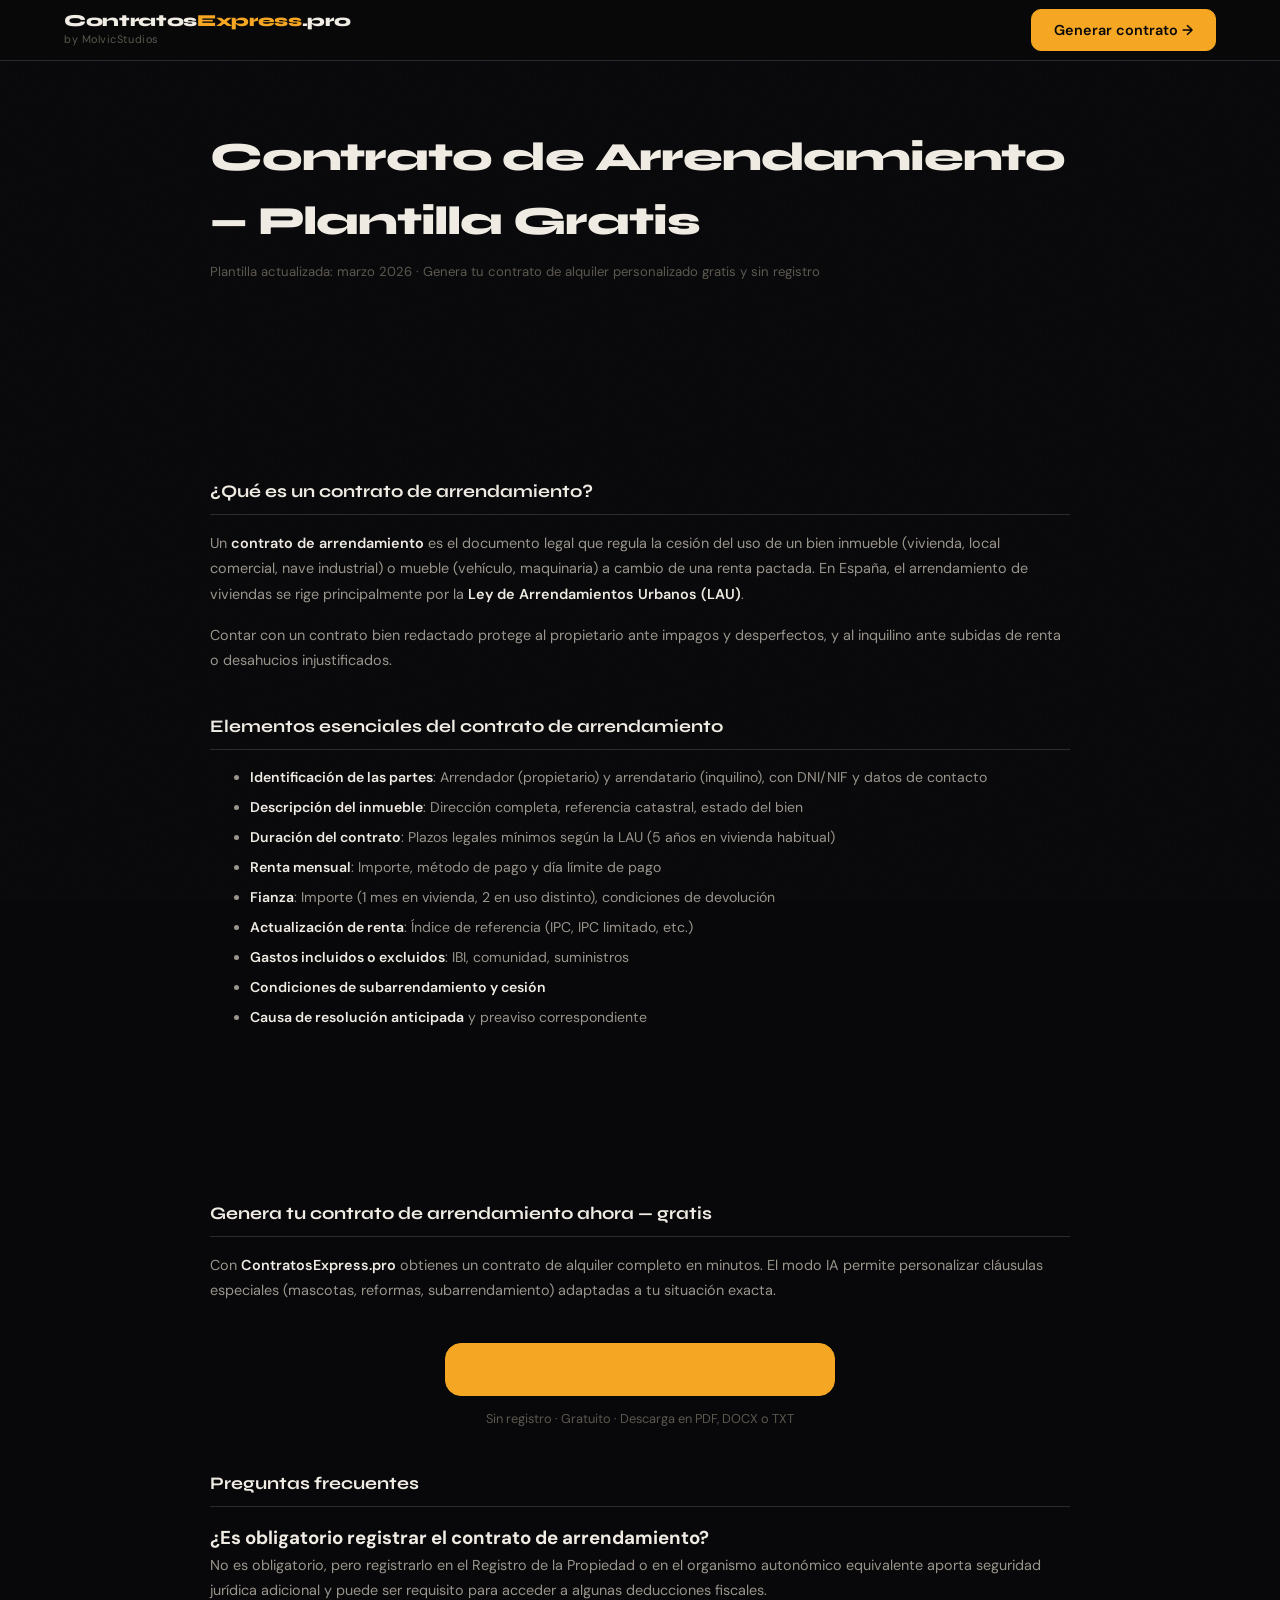
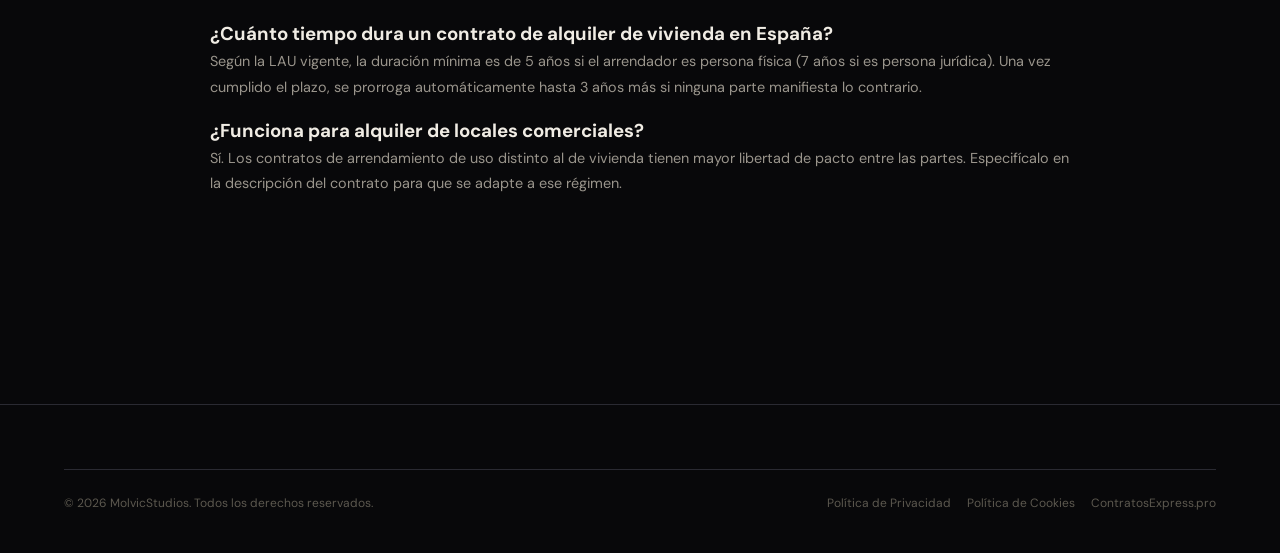
==== contrato-arrendamiento/index.html @ 577aaebe "feat: add favicon and improve SEO with new sitemap and robots.txt - Added a new SVG favicon for the " ====
<!DOCTYPE html>
<html lang="es">
<head>
  <meta charset="UTF-8">
  <meta name="viewport" content="width=device-width, initial-scale=1.0">

  <title>Contrato de Arrendamiento Gratis — Plantilla PDF y Word | ContratosExpress.pro</title>
  <meta name="description" content="Genera o descarga tu contrato de arrendamiento gratis. Plantilla profesional para alquiler de vivienda, local o bien mueble. PDF, Word y TXT. Sin registro.">
  <meta name="keywords" content="contrato arrendamiento gratis, modelo contrato alquiler, plantilla contrato arrendamiento pdf, contrato alquiler vivienda, rental agreement template">
  <meta name="robots" content="index, follow, max-image-preview:large, max-snippet:-1">
  <link rel="canonical" href="https://contratosexpress.pro/contrato-arrendamiento/">

  <meta property="og:type" content="article">
  <meta property="og:url" content="https://contratosexpress.pro/contrato-arrendamiento/">
  <meta property="og:title" content="Contrato de Arrendamiento Gratis — ContratosExpress.pro">
  <meta property="og:description" content="Plantilla y generador de contrato de arrendamiento profesional. Gratis, sin registro.">
  <meta property="og:image" content="https://contratosexpress.pro/og-image.png">
  <meta property="og:site_name" content="ContratosExpress.pro by MolvicStudios">

  <link rel="alternate" hreflang="es" href="https://contratosexpress.pro/contrato-arrendamiento/">
  <link rel="alternate" hreflang="x-default" href="https://contratosexpress.pro/contrato-arrendamiento/">

  <link rel="icon" type="image/svg+xml" href="/favicon.svg">
  <link rel="alternate icon" href="/favicon.ico">
  <link rel="apple-touch-icon" href="/apple-touch-icon.png">

  <link rel="preconnect" href="https://fonts.googleapis.com">
  <link rel="preconnect" href="https://fonts.gstatic.com" crossorigin>
  <link href="https://fonts.googleapis.com/css2?family=Syne:wght@600;700;800&family=DM+Sans:ital,opsz,wght@0,9..40,400;0,9..40,500;0,9..40,600;0,9..40,700;1,9..40,400&family=JetBrains+Mono:wght@400;500&display=swap" rel="stylesheet">
  <link rel="stylesheet" href="/css/styles.css">

  <!-- Google AdSense -->
  <script async src="https://pagead2.googlesyndication.com/pagead/js/adsbygoogle.js?client=ca-pub-1513893788851225" crossorigin="anonymous"></script>

  <script type="application/ld+json">
  {
    "@context": "https://schema.org",
    "@type": "HowTo",
    "name": "Cómo crear un contrato de arrendamiento gratis",
    "description": "Genera un contrato de alquiler profesional en minutos con ContratosExpress.pro",
    "step": [
      { "@type": "HowToStep", "name": "Accede a ContratosExpress.pro", "text": "Ve a contratosexpress.pro y selecciona 'Contrato de Arrendamiento'" },
      { "@type": "HowToStep", "name": "Introduce los datos", "text": "Arrendador, arrendatario, descripción del inmueble, renta mensual, duración y fianza" },
      { "@type": "HowToStep", "name": "Genera el contrato", "text": "Elige el modo offline (plantilla LAU) o modo IA para condiciones personalizadas" },
      { "@type": "HowToStep", "name": "Descarga y firma", "text": "Descarga en .docx, .txt o PDF listo para firma por ambas partes" }
    ],
    "tool": { "@type": "HowToTool", "name": "ContratosExpress.pro" }
  }
  </script>
</head>
<body>

<nav class="navbar" role="navigation" aria-label="Navegación principal">
  <div class="container">
    <div class="navbar-inner">
      <a href="/" class="navbar-brand" aria-label="ContratosExpress.pro inicio">
        <span class="navbar-brand-name">Contratos<span>Express</span>.pro</span>
        <span class="navbar-by">by MolvicStudios</span>
      </a>
      <div class="navbar-actions">
        <a href="/" class="btn btn-primary">Generar contrato →</a>
      </div>
    </div>
  </div>
</nav>

<main>
  <div class="container">
    <div class="legal-page" style="max-width: 860px; margin: 0 auto;">

      <h1>Contrato de Arrendamiento — Plantilla Gratis</h1>
      <p class="legal-date">Plantilla actualizada: marzo 2026 · Genera tu contrato de alquiler personalizado gratis y sin registro</p>

      <!-- Ad slot superior -->
      <div class="ad-slot ad-slot-banner" aria-hidden="true" style="margin: 24px 0;">
        <ins class="adsbygoogle"
             style="display:block"
             data-ad-client="ca-pub-1513893788851225"
             data-ad-slot="auto"
             data-ad-format="auto"
             data-full-width-responsive="true"></ins>
        <script>(adsbygoogle = window.adsbygoogle || []).push({});</script>
      </div>

      <h2>¿Qué es un contrato de arrendamiento?</h2>
      <p>Un <strong>contrato de arrendamiento</strong> es el documento legal que regula la cesión del uso de un bien inmueble (vivienda, local comercial, nave industrial) o mueble (vehículo, maquinaria) a cambio de una renta pactada. En España, el arrendamiento de viviendas se rige principalmente por la <strong>Ley de Arrendamientos Urbanos (LAU)</strong>.</p>
      <p>Contar con un contrato bien redactado protege al propietario ante impagos y desperfectos, y al inquilino ante subidas de renta o desahucios injustificados.</p>

      <h2>Elementos esenciales del contrato de arrendamiento</h2>
      <ul>
        <li><strong>Identificación de las partes</strong>: Arrendador (propietario) y arrendatario (inquilino), con DNI/NIF y datos de contacto</li>
        <li><strong>Descripción del inmueble</strong>: Dirección completa, referencia catastral, estado del bien</li>
        <li><strong>Duración del contrato</strong>: Plazos legales mínimos según la LAU (5 años en vivienda habitual)</li>
        <li><strong>Renta mensual</strong>: Importe, método de pago y día límite de pago</li>
        <li><strong>Fianza</strong>: Importe (1 mes en vivienda, 2 en uso distinto), condiciones de devolución</li>
        <li><strong>Actualización de renta</strong>: Índice de referencia (IPC, IPC limitado, etc.)</li>
        <li><strong>Gastos incluidos o excluidos</strong>: IBI, comunidad, suministros</li>
        <li><strong>Condiciones de subarrendamiento y cesión</strong></li>
        <li><strong>Causa de resolución anticipada</strong> y preaviso correspondiente</li>
      </ul>

      <!-- Ad slot in-content -->
      <div class="ad-slot ad-slot-in-article" aria-hidden="true">
        <ins class="adsbygoogle"
             style="display:block; text-align:center;"
             data-ad-layout="in-article"
             data-ad-format="fluid"
             data-ad-client="ca-pub-1513893788851225"
             data-ad-slot="auto"></ins>
        <script>(adsbygoogle = window.adsbygoogle || []).push({});</script>
      </div>

      <h2>Genera tu contrato de arrendamiento ahora — gratis</h2>
      <p>Con <strong>ContratosExpress.pro</strong> obtienes un contrato de alquiler completo en minutos. El modo IA permite personalizar cláusulas especiales (mascotas, reformas, subarrendamiento) adaptadas a tu situación exacta.</p>

      <div style="text-align: center; margin: var(--space-xl) 0;">
        <a href="/?type=rental" class="btn btn-primary btn-lg">
          Generar mi contrato de arrendamiento →
        </a>
        <p style="margin-top: 12px; font-size: 0.8rem; color: var(--text-muted);">Sin registro · Gratuito · Descarga en PDF, DOCX o TXT</p>
      </div>

      <h2>Preguntas frecuentes</h2>
      <h3>¿Es obligatorio registrar el contrato de arrendamiento?</h3>
      <p>No es obligatorio, pero registrarlo en el Registro de la Propiedad o en el organismo autonómico equivalente aporta seguridad jurídica adicional y puede ser requisito para acceder a algunas deducciones fiscales.</p>

      <h3>¿Cuánto tiempo dura un contrato de alquiler de vivienda en España?</h3>
      <p>Según la LAU vigente, la duración mínima es de 5 años si el arrendador es persona física (7 años si es persona jurídica). Una vez cumplido el plazo, se prorroga automáticamente hasta 3 años más si ninguna parte manifiesta lo contrario.</p>

      <h3>¿Funciona para alquiler de locales comerciales?</h3>
      <p>Sí. Los contratos de arrendamiento de uso distinto al de vivienda tienen mayor libertad de pacto entre las partes. Especifícalo en la descripción del contrato para que se adapte a ese régimen.</p>

    </div>
  </div>
</main>

<footer class="footer" role="contentinfo">
  <div class="container">
    <div class="footer-bottom">
      <span class="footer-rights">© 2026 MolvicStudios. Todos los derechos reservados.</span>
      <div class="footer-legal-links">
        <a href="/privacy.html">Política de Privacidad</a>
        <a href="/cookies.html">Política de Cookies</a>
        <a href="/">ContratosExpress.pro</a>
      </div>
    </div>
  </div>
</footer>

</body>
</html>
---- css/styles.css ----
/* ═══════════════════════════════════════════════════════════════════
   ContratosExpress.pro — Design System
   Dark Editorial Ejecutivo + Amber Accent
   by MolvicStudios
   ═══════════════════════════════════════════════════════════════════ */

/* ── GOOGLE FONTS ──────────────────────────────────────────────── */
/* NOTE: Fonts are loaded via <link> in HTML (faster). @import removed to prevent double-loading. */

/* ── CSS VARIABLES ─────────────────────────────────────────────── */
:root {
  --bg-deep:      #08080a;
  --bg-surface:   #111114;
  --bg-elevated:  #19191e;
  --bg-hover:     #222228;
  --border:       #2a2a32;
  --border-light: #3a3a44;
  --text-primary: #f0ece4;
  --text-secondary: #9a958c;
  --text-muted:   #5c584f;
  --amber:        #f5a623;
  --amber-bright: #ffbf44;
  --amber-dim:    #c47f10;
  --amber-glow:   rgba(245,166,35,0.15);
  --amber-glow2:  rgba(245,166,35,0.08);
  --red:          #e05252;
  --red-dim:      rgba(224,82,82,0.15);
  --green:        #4ecb71;
  --green-dim:    rgba(78,203,113,0.15);
  --blue:         #5b9cf5;
  --blue-dim:     rgba(91,156,245,0.12);

  --font-display: 'Syne', sans-serif;
  --font-body:    'DM Sans', sans-serif;
  --font-mono:    'JetBrains Mono', monospace;

  --radius-sm:  6px;
  --radius-md:  10px;
  --radius-lg:  16px;
  --radius-xl:  24px;
  --radius-full: 9999px;

  --space-xs:  4px;
  --space-sm:  8px;
  --space-md:  16px;
  --space-lg:  24px;
  --space-xl:  40px;
  --space-2xl: 64px;
  --space-3xl: 96px;

  --ease: cubic-bezier(0.16, 1, 0.3, 1);
  --transition: 200ms var(--ease);

  --container: 1200px;
  --container-narrow: 860px;
}

/* ── RESET ─────────────────────────────────────────────────────── */
*, *::before, *::after { box-sizing: border-box; margin: 0; padding: 0; }
html { scroll-behavior: smooth; font-size: 16px; }
body {
  font-family: var(--font-body);
  background: var(--bg-deep);
  color: var(--text-primary);
  line-height: 1.6;
  min-height: 100vh;
  overflow-x: hidden;
  -webkit-font-smoothing: antialiased;
  -moz-osx-font-smoothing: grayscale;
}
img, svg { display: block; max-width: 100%; }
button { cursor: pointer; font-family: var(--font-body); }
a { color: var(--amber); text-decoration: none; }
a:hover { color: var(--amber-bright); }
input, textarea, select { font-family: var(--font-body); }

/* ── GRAIN OVERLAY ─────────────────────────────────────────────── */
body::before {
  content: '';
  position: fixed;
  inset: 0;
  pointer-events: none;
  z-index: 0;
  opacity: 0.025;
  background-image: url("data:image/svg+xml,%3Csvg viewBox='0 0 256 256' xmlns='http://www.w3.org/2000/svg'%3E%3Cfilter id='noise'%3E%3CfeTurbulence type='fractalNoise' baseFrequency='0.9' numOctaves='4' stitchTiles='stitch'/%3E%3C/filter%3E%3Crect width='100%25' height='100%25' filter='url(%23noise)'/%3E%3C/svg%3E");
  background-repeat: repeat;
  background-size: 128px;
}

/* ── SCROLLBAR ─────────────────────────────────────────────────── */
::-webkit-scrollbar { width: 6px; height: 6px; }
::-webkit-scrollbar-track { background: var(--bg-surface); }
::-webkit-scrollbar-thumb { background: var(--border-light); border-radius: var(--radius-full); }
::-webkit-scrollbar-thumb:hover { background: var(--text-muted); }

/* ── UTILITY ───────────────────────────────────────────────────── */
.container { max-width: var(--container); margin: 0 auto; padding: 0 var(--space-lg); }
.container-narrow { max-width: var(--container-narrow); margin: 0 auto; padding: 0 var(--space-lg); }
.sr-only { position: absolute; width: 1px; height: 1px; overflow: hidden; clip: rect(0,0,0,0); white-space: nowrap; }
.hidden { display: none !important; }
.amber { color: var(--amber); }
.muted { color: var(--text-muted); }

/* ── ANIMATIONS ────────────────────────────────────────────────── */
@keyframes fadeUp {
  from { opacity: 0; transform: translateY(20px); }
  to   { opacity: 1; transform: translateY(0); }
}
@keyframes fadeIn {
  from { opacity: 0; }
  to   { opacity: 1; }
}
@keyframes pulse {
  0%, 100% { opacity: 1; }
  50%       { opacity: 0.5; }
}
@keyframes spin {
  to { transform: rotate(360deg); }
}
@keyframes slideUp {
  from { transform: translateY(100%); opacity: 0; }
  to   { transform: translateY(0); opacity: 1; }
}
@keyframes shimmer {
  0%   { background-position: -200% 0; }
  100% { background-position:  200% 0; }
}

.anim-fade-up   { animation: fadeUp 0.5s var(--ease) both; }
.anim-fade-in   { animation: fadeIn 0.3s var(--ease) both; }
.anim-delay-1   { animation-delay: 0.1s; }
.anim-delay-2   { animation-delay: 0.2s; }
.anim-delay-3   { animation-delay: 0.3s; }
.anim-delay-4   { animation-delay: 0.4s; }

/* ── BUTTONS ───────────────────────────────────────────────────── */
.btn {
  display: inline-flex;
  align-items: center;
  gap: var(--space-sm);
  padding: 10px 22px;
  border-radius: var(--radius-md);
  font-size: 0.9rem;
  font-weight: 600;
  border: 1px solid transparent;
  transition: all var(--transition);
  white-space: nowrap;
  line-height: 1.4;
}
.btn:disabled { opacity: 0.45; cursor: not-allowed; }

.btn-primary {
  background: var(--amber);
  color: var(--bg-deep);
  border-color: var(--amber);
}
.btn-primary:hover:not(:disabled) {
  background: var(--amber-bright);
  border-color: var(--amber-bright);
  color: var(--bg-deep);
  transform: translateY(-1px);
  box-shadow: 0 4px 20px rgba(245,166,35,0.35);
}

.btn-secondary {
  background: transparent;
  color: var(--text-primary);
  border-color: var(--border-light);
}
.btn-secondary:hover:not(:disabled) {
  background: var(--bg-hover);
  border-color: var(--text-secondary);
}

.btn-ghost {
  background: transparent;
  color: var(--text-secondary);
  border-color: transparent;
  padding: 8px 14px;
}
.btn-ghost:hover:not(:disabled) {
  background: var(--bg-hover);
  color: var(--text-primary);
}

.btn-danger {
  background: transparent;
  color: var(--red);
  border-color: var(--red);
}
.btn-danger:hover:not(:disabled) {
  background: var(--red-dim);
}

.btn-lg {
  padding: 14px 32px;
  font-size: 1rem;
  font-weight: 700;
  border-radius: var(--radius-lg);
}

.btn-sm {
  padding: 6px 14px;
  font-size: 0.8rem;
}

.btn-full { width: 100%; justify-content: center; }

/* ── NAVBAR ────────────────────────────────────────────────────── */
.navbar {
  position: sticky;
  top: 0;
  z-index: 100;
  background: rgba(8,8,10,0.88);
  backdrop-filter: blur(20px);
  -webkit-backdrop-filter: blur(20px);
  border-bottom: 1px solid var(--border);
}
.navbar-inner {
  display: flex;
  align-items: center;
  justify-content: space-between;
  gap: var(--space-md);
  height: 60px;
}
.navbar-brand { display: flex; flex-direction: column; }
.navbar-brand-name {
  font-family: var(--font-display);
  font-weight: 800;
  font-size: 1.05rem;
  color: var(--text-primary);
  line-height: 1.1;
  letter-spacing: -0.02em;
}
.navbar-brand-name span { color: var(--amber); }
.navbar-by {
  font-size: 0.68rem;
  color: var(--text-muted);
  letter-spacing: 0.05em;
}
.navbar-actions {
  display: flex;
  align-items: center;
  gap: var(--space-sm);
}
.btn-lang {
  padding: 5px 12px;
  border-radius: var(--radius-full);
  border: 1px solid var(--border-light);
  background: transparent;
  color: var(--text-secondary);
  font-size: 0.78rem;
  font-weight: 700;
  letter-spacing: 0.05em;
  transition: all var(--transition);
}
.btn-lang:hover {
  border-color: var(--amber);
  color: var(--amber);
  background: var(--amber-glow2);
}

/* ── HERO ──────────────────────────────────────────────────────── */
.hero {
  padding: var(--space-3xl) 0 var(--space-2xl);
  text-align: center;
  position: relative;
  z-index: 1;
}
.hero::before {
  content: '';
  position: absolute;
  top: -80px;
  left: 50%;
  transform: translateX(-50%);
  width: 600px;
  height: 600px;
  background: radial-gradient(circle, rgba(245,166,35,0.06) 0%, transparent 70%);
  pointer-events: none;
}
.hero-badge {
  display: inline-flex;
  align-items: center;
  gap: var(--space-sm);
  padding: 5px 14px;
  border-radius: var(--radius-full);
  border: 1px solid rgba(245,166,35,0.3);
  background: var(--amber-glow2);
  color: var(--amber);
  font-size: 0.75rem;
  font-weight: 600;
  letter-spacing: 0.04em;
  margin-bottom: var(--space-lg);
}
.hero-badge::before {
  content: '';
  width: 6px; height: 6px;
  border-radius: 50%;
  background: var(--amber);
  animation: pulse 2s infinite;
}
.hero-title {
  font-family: var(--font-display);
  font-size: clamp(2rem, 5vw, 3.5rem);
  font-weight: 800;
  line-height: 1.1;
  letter-spacing: -0.03em;
  color: var(--text-primary);
  margin-bottom: var(--space-md);
}
.hero-title span { color: var(--amber); }
.hero-subtitle {
  font-size: clamp(0.95rem, 2vw, 1.15rem);
  color: var(--text-secondary);
  max-width: 620px;
  margin: 0 auto var(--space-xl);
  line-height: 1.7;
}
.hero-cta { display: flex; align-items: center; justify-content: center; gap: var(--space-md); flex-wrap: wrap; }

/* ── SECTION TITLES ────────────────────────────────────────────── */
.section-title {
  font-family: var(--font-display);
  font-size: clamp(1.2rem, 3vw, 1.7rem);
  font-weight: 700;
  letter-spacing: -0.02em;
  color: var(--text-primary);
  margin-bottom: var(--space-xs);
}
.section-subtitle {
  font-size: 0.9rem;
  color: var(--text-secondary);
  margin-bottom: var(--space-lg);
}

/* ── CONTRACT TYPE GRID ────────────────────────────────────────── */
#contract-types-section { padding: var(--space-2xl) 0; }
.contract-grid {
  display: grid;
  grid-template-columns: repeat(auto-fill, minmax(200px, 1fr));
  gap: var(--space-md);
  margin-top: var(--space-lg);
}
.contract-card {
  position: relative;
  padding: var(--space-lg);
  background: var(--bg-surface);
  border: 1px solid var(--border);
  border-radius: var(--radius-lg);
  cursor: pointer;
  transition: all var(--transition);
  text-align: left;
}
.contract-card:hover {
  border-color: var(--amber-dim);
  background: var(--bg-elevated);
  transform: translateY(-2px);
  box-shadow: 0 8px 30px rgba(0,0,0,0.4);
}
.contract-card.selected {
  border-color: var(--amber);
  background: var(--bg-elevated);
  box-shadow: 0 0 0 1px var(--amber), 0 8px 30px var(--amber-glow);
}
.contract-card.selected::after {
  content: '✓';
  position: absolute;
  top: 10px; right: 12px;
  font-size: 0.75rem;
  font-weight: 700;
  color: var(--amber);
  background: var(--amber-glow);
  width: 20px; height: 20px;
  border-radius: 50%;
  display: flex;
  align-items: center;
  justify-content: center;
}
.contract-card-icon {
  font-size: 2rem;
  margin-bottom: var(--space-sm);
  line-height: 1;
}
.contract-card-label {
  font-family: var(--font-display);
  font-size: 0.9rem;
  font-weight: 700;
  color: var(--text-primary);
  margin-bottom: 4px;
  line-height: 1.2;
}
.contract-card-desc {
  font-size: 0.75rem;
  color: var(--text-muted);
  line-height: 1.4;
}

/* ── MODE SELECTOR ─────────────────────────────────────────────── */
#mode-section { padding: var(--space-xl) 0; }
.mode-grid {
  display: grid;
  grid-template-columns: 1fr 1fr;
  gap: var(--space-md);
  margin-top: var(--space-lg);
}
.mode-card {
  padding: var(--space-lg);
  background: var(--bg-surface);
  border: 1px solid var(--border);
  border-radius: var(--radius-lg);
  cursor: pointer;
  transition: all var(--transition);
}
.mode-card:hover { border-color: var(--border-light); background: var(--bg-elevated); }
.mode-card.selected {
  border-color: var(--amber);
  background: var(--bg-elevated);
  box-shadow: 0 0 0 1px var(--amber), 0 8px 30px var(--amber-glow);
}
.mode-card-header {
  display: flex;
  align-items: center;
  gap: var(--space-md);
  margin-bottom: var(--space-sm);
}
.mode-radio {
  width: 18px; height: 18px;
  border-radius: 50%;
  border: 2px solid var(--border-light);
  flex-shrink: 0;
  transition: all var(--transition);
  position: relative;
}
.mode-card.selected .mode-radio {
  border-color: var(--amber);
  background: var(--amber-glow);
}
.mode-card.selected .mode-radio::after {
  content: '';
  position: absolute;
  inset: 3px;
  background: var(--amber);
  border-radius: 50%;
}
.mode-card-title { font-weight: 700; font-size: 0.95rem; }
.mode-card-desc { font-size: 0.82rem; color: var(--text-secondary); margin-left: 30px; }

/* API Key Panel */
.api-key-panel {
  margin-top: var(--space-lg);
  padding: var(--space-lg);
  background: var(--bg-elevated);
  border: 1px solid var(--border);
  border-radius: var(--radius-lg);
  transition: all 0.3s var(--ease);
}
.api-key-panel.hidden-panel {
  display: none;
}
.api-key-row {
  display: flex;
  gap: var(--space-sm);
  margin-top: var(--space-sm);
}
.api-key-row input {
  flex: 1;
  padding: 10px 14px;
  background: var(--bg-surface);
  border: 1px solid var(--border);
  border-radius: var(--radius-md);
  color: var(--text-primary);
  font-family: var(--font-mono);
  font-size: 0.85rem;
  transition: border-color var(--transition);
}
.api-key-row input:focus {
  outline: none;
  border-color: var(--amber);
}
.api-key-note {
  margin-top: var(--space-sm);
  font-size: 0.75rem;
  color: var(--text-muted);
  display: flex;
  align-items: center;
  gap: 6px;
}
.api-key-note::before { content: '🔒'; font-size: 0.7rem; }

/* FAQ Accordion */
.faq-details {
  margin-top: var(--space-md);
  border: 1px solid var(--border);
  border-radius: var(--radius-md);
  overflow: hidden;
}
.faq-summary {
  padding: var(--space-md);
  cursor: pointer;
  font-size: 0.85rem;
  font-weight: 600;
  color: var(--amber);
  background: var(--bg-surface);
  list-style: none;
  user-select: none;
  transition: background var(--transition);
}
.faq-summary:hover { background: var(--bg-hover); }
.faq-summary::-webkit-details-marker { display: none; }
.faq-body {
  padding: var(--space-md);
  background: var(--bg-surface);
  border-top: 1px solid var(--border);
}
.faq-body p { font-size: 0.84rem; color: var(--text-secondary); margin-bottom: var(--space-sm); }
.faq-body ol { padding-left: var(--space-lg); }
.faq-body li {
  font-size: 0.84rem;
  color: var(--text-secondary);
  margin-bottom: 6px;
  line-height: 1.5;
}

/* ── WIZARD ────────────────────────────────────────────────────── */
#wizard-section { padding: var(--space-xl) 0 var(--space-2xl); }

.progress-bar-wrap {
  margin-bottom: var(--space-xl);
}
.progress-bar-steps {
  display: flex;
  justify-content: space-between;
  gap: var(--space-sm);
  margin-bottom: var(--space-sm);
}
.progress-step {
  flex: 1;
  text-align: center;
  font-size: 0.75rem;
  font-weight: 600;
  color: var(--text-muted);
  transition: color var(--transition);
  cursor: default;
}
.progress-step.active { color: var(--amber); }
.progress-step.done   { color: var(--text-secondary); }
.progress-bar-track {
  height: 3px;
  background: var(--border);
  border-radius: var(--radius-full);
  overflow: hidden;
}
.progress-bar-fill {
  height: 100%;
  background: var(--amber);
  border-radius: var(--radius-full);
  transition: width 0.4s var(--ease);
}
.progress-label {
  font-size: 0.75rem;
  color: var(--text-muted);
  margin-top: 6px;
  text-align: right;
}

/* Wizard Step */
.wizard-step {
  display: none;
}
.wizard-step.active {
  display: block;
  animation: fadeUp 0.35s var(--ease) both;
}

.step-header {
  margin-bottom: var(--space-xl);
  padding-bottom: var(--space-md);
  border-bottom: 1px solid var(--border);
}

/* Form Fields */
.form-card {
  background: var(--bg-surface);
  border: 1px solid var(--border);
  border-radius: var(--radius-lg);
  padding: var(--space-lg);
  margin-bottom: var(--space-lg);
}
.form-card-title {
  font-family: var(--font-display);
  font-weight: 700;
  font-size: 0.95rem;
  color: var(--text-primary);
  margin-bottom: var(--space-md);
  padding-bottom: var(--space-sm);
  border-bottom: 1px solid var(--border);
}

.field {
  margin-bottom: var(--space-md);
}
.field:last-child { margin-bottom: 0; }

.field-label {
  display: block;
  font-size: 0.82rem;
  font-weight: 600;
  color: var(--text-secondary);
  margin-bottom: 6px;
  letter-spacing: 0.02em;
}
.field-label .req { color: var(--amber); margin-left: 2px; }

.field-input,
.field-textarea,
.field-select {
  width: 100%;
  padding: 10px 14px;
  background: var(--bg-elevated);
  border: 1px solid var(--border);
  border-radius: var(--radius-md);
  color: var(--text-primary);
  font-size: 0.88rem;
  transition: border-color var(--transition), box-shadow var(--transition);
  appearance: none;
  -webkit-appearance: none;
}
.field-input:focus,
.field-textarea:focus,
.field-select:focus {
  outline: none;
  border-color: var(--amber);
  box-shadow: 0 0 0 3px var(--amber-glow2);
}
.field-input::placeholder,
.field-textarea::placeholder { color: var(--text-muted); font-size: 0.83rem; }
.field-input.error,
.field-textarea.error { border-color: var(--red); }

.field-textarea {
  resize: vertical;
  min-height: 90px;
  line-height: 1.6;
}

.field-select {
  background-image: url("data:image/svg+xml,%3Csvg xmlns='http://www.w3.org/2000/svg' width='12' height='8' viewBox='0 0 12 8'%3E%3Cpath d='M1 1l5 5 5-5' stroke='%235c584f' stroke-width='1.5' fill='none' stroke-linecap='round'/%3E%3C/svg%3E");
  background-repeat: no-repeat;
  background-position: right 12px center;
  padding-right: 36px;
  cursor: pointer;
}
.field-select option { background: var(--bg-elevated); color: var(--text-primary); }

.field-row {
  display: grid;
  grid-template-columns: 1fr 1fr;
  gap: var(--space-md);
}

.char-counter {
  font-size: 0.72rem;
  color: var(--text-muted);
  text-align: right;
  margin-top: 4px;
}
.char-counter.warn { color: var(--red); }

/* Toggle Type (Persona/Empresa) */
.type-toggle {
  display: flex;
  gap: 0;
  border: 1px solid var(--border);
  border-radius: var(--radius-md);
  overflow: hidden;
}
.type-btn {
  flex: 1;
  padding: 7px 10px;
  background: transparent;
  border: none;
  color: var(--text-muted);
  font-size: 0.8rem;
  font-weight: 600;
  transition: all var(--transition);
  text-align: center;
}
.type-btn:first-child { border-right: 1px solid var(--border); }
.type-btn.active {
  background: var(--amber-glow);
  color: var(--amber);
}

/* Checkboxes & Clauses */
.clause-item {
  margin-bottom: var(--space-sm);
}
.clause-label {
  display: flex;
  align-items: center;
  gap: var(--space-sm);
  cursor: pointer;
  padding: 8px 10px;
  border-radius: var(--radius-md);
  transition: background var(--transition);
}
.clause-label:hover { background: var(--bg-elevated); }
.clause-checkbox {
  width: 16px; height: 16px;
  border-radius: 4px;
  border: 2px solid var(--border-light);
  background: transparent;
  flex-shrink: 0;
  cursor: pointer;
  accent-color: var(--amber);
  transition: border-color var(--transition);
}
.clause-checkbox:checked { border-color: var(--amber); }
.clause-text {
  font-size: 0.85rem;
  color: var(--text-secondary);
}
.clause-extra {
  display: none;
  margin-top: var(--space-sm);
  margin-left: 28px;
  animation: fadeUp 0.2s var(--ease) both;
}
.clause-extra.visible { display: block; }

/* Tone Toggle */
.tone-toggle {
  display: flex;
  gap: 0;
  border: 1px solid var(--border);
  border-radius: var(--radius-md);
  overflow: hidden;
}
.tone-btn {
  flex: 1;
  padding: 9px 10px;
  background: transparent;
  border: none;
  color: var(--text-muted);
  font-size: 0.83rem;
  font-weight: 600;
  transition: all var(--transition);
  text-align: center;
  border-right: 1px solid var(--border);
}
.tone-btn:last-child { border-right: none; }
.tone-btn.active {
  background: var(--amber-glow);
  color: var(--amber);
}

/* Penalty Checkbox + Input */
.penalty-row {
  display: flex;
  align-items: center;
  gap: var(--space-sm);
  margin-bottom: var(--space-sm);
}
.penalty-row label {
  display: flex;
  align-items: center;
  gap: 8px;
  font-size: 0.85rem;
  color: var(--text-secondary);
  cursor: pointer;
}

/* ── LOGO UPLOAD SECTION ────────────────────────────────────────── */
.logo-section {
  margin-top: var(--space-lg);
  padding: var(--space-lg);
  background: var(--bg-surface);
  border: 1px solid var(--border);
  border-radius: var(--radius-lg);
}
.logo-section-title {
  font-family: var(--font-display);
  font-weight: 700;
  font-size: 0.95rem;
  color: var(--text-primary);
  margin-bottom: 4px;
}
.logo-section-subtitle {
  font-size: 0.78rem;
  color: var(--text-muted);
  margin-bottom: var(--space-md);
}
.logo-options {
  display: flex;
  gap: var(--space-md);
  flex-wrap: wrap;
  align-items: flex-start;
}
.logo-dropzone {
  flex: 1;
  min-width: 200px;
  border: 2px dashed var(--border-light);
  border-radius: var(--radius-lg);
  padding: var(--space-lg);
  text-align: center;
  cursor: pointer;
  transition: all var(--transition);
  position: relative;
  min-height: 120px;
  display: flex;
  flex-direction: column;
  align-items: center;
  justify-content: center;
  gap: 8px;
}
.logo-dropzone:hover,
.logo-dropzone.dragover {
  border-color: var(--amber);
  background: var(--amber-glow2);
}
.logo-dropzone-icon { font-size: 2rem; opacity: 0.5; }
.logo-dropzone-hint {
  font-size: 0.8rem;
  color: var(--text-secondary);
  line-height: 1.4;
}
.logo-dropzone-formats { font-size: 0.72rem; color: var(--text-muted); }
.logo-file-input {
  position: absolute;
  inset: 0;
  opacity: 0;
  cursor: pointer;
  width: 100%;
  height: 100%;
}

.logo-preview-wrap {
  display: none;
  position: relative;
  flex: 1;
  min-width: 200px;
  border: 1px solid var(--border);
  border-radius: var(--radius-lg);
  padding: var(--space-md);
  background: var(--bg-elevated);
  text-align: center;
}
.logo-preview-wrap.visible { display: flex; flex-direction: column; align-items: center; gap: var(--space-sm); }
.logo-preview-img {
  max-width: 200px;
  max-height: 100px;
  object-fit: contain;
  border-radius: var(--radius-sm);
}
.logo-preview-name { font-size: 0.75rem; color: var(--text-muted); }
.btn-logo-remove {
  padding: 5px 12px;
  font-size: 0.76rem;
  color: var(--red);
  border: 1px solid var(--red);
  border-radius: var(--radius-sm);
  background: transparent;
  transition: all var(--transition);
}
.btn-logo-remove:hover { background: var(--red-dim); }

.logo-no-logo {
  display: flex;
  align-items: center;
  gap: var(--space-sm);
  padding: var(--space-md);
  border: 1px solid var(--border);
  border-radius: var(--radius-lg);
  cursor: pointer;
  transition: all var(--transition);
  min-height: 120px;
  flex-direction: column;
  justify-content: center;
  text-align: center;
  flex: 0 0 160px;
}
.logo-no-logo:hover { border-color: var(--border-light); background: var(--bg-elevated); }
.logo-no-logo.selected {
  border-color: var(--amber);
  background: var(--amber-glow2);
}
.logo-no-logo-icon { font-size: 1.8rem; opacity: 0.4; }
.logo-no-logo-text { font-size: 0.82rem; font-weight: 600; color: var(--text-secondary); margin-top: 6px; }
.logo-error { font-size: 0.78rem; color: var(--red); margin-top: var(--space-sm); display: none; }
.logo-error.visible { display: block; }

/* ── WIZARD NAVIGATION ─────────────────────────────────────────── */
.wizard-nav {
  display: flex;
  justify-content: space-between;
  align-items: center;
  gap: var(--space-md);
  margin-top: var(--space-xl);
  padding-top: var(--space-lg);
  border-top: 1px solid var(--border);
}
.wizard-nav-right { display: flex; gap: var(--space-sm); align-items: center; }
.autosave-indicator {
  font-size: 0.72rem;
  color: var(--text-muted);
  display: flex;
  align-items: center;
  gap: 5px;
  opacity: 0;
  transition: opacity 0.3s;
}
.autosave-indicator.visible { opacity: 1; }
.autosave-dot { width: 6px; height: 6px; background: var(--green); border-radius: 50%; }

/* ── LIVE PREVIEW ──────────────────────────────────────────────── */
#preview-section {
  padding: var(--space-xl) 0;
  border-top: 1px solid var(--border);
}
.preview-header {
  display: flex;
  align-items: center;
  justify-content: space-between;
  margin-bottom: var(--space-md);
}
.preview-label-tag {
  display: inline-flex;
  align-items: center;
  gap: 6px;
  font-size: 0.75rem;
  font-weight: 600;
  color: var(--text-muted);
  padding: 4px 10px;
  border: 1px solid var(--border);
  border-radius: var(--radius-full);
}
.preview-content {
  background: var(--bg-surface);
  border: 1px solid var(--border);
  border-radius: var(--radius-lg);
  padding: var(--space-lg);
  min-height: 200px;
  position: relative;
}
.preview-placeholder {
  color: var(--text-muted);
  font-size: 0.85rem;
  text-align: center;
  padding: var(--space-xl);
}
.preview-logo-header {
  display: none;
  text-align: center;
  margin-bottom: var(--space-md);
  padding-bottom: var(--space-md);
  border-bottom: 1px solid var(--border);
}
.preview-logo-header.visible { display: block; }
.preview-logo-header img {
  max-height: 60px;
  max-width: 240px;
  object-fit: contain;
  margin: 0 auto;
}
.preview-pre {
  font-family: var(--font-mono);
  font-size: 0.75rem;
  color: var(--text-secondary);
  white-space: pre-wrap;
  word-break: break-word;
  line-height: 1.7;
  max-height: 400px;
  overflow-y: auto;
}

/* ── RESULT SECTION ────────────────────────────────────────────── */
#result-section { padding: var(--space-2xl) 0; }

.disclaimer-banner {
  display: flex;
  gap: var(--space-md);
  padding: var(--space-md) var(--space-lg);
  background: var(--red-dim);
  border: 1px solid rgba(224,82,82,0.3);
  border-radius: var(--radius-lg);
  margin-bottom: var(--space-lg);
}
.disclaimer-banner-icon { font-size: 1.2rem; flex-shrink: 0; }
.disclaimer-banner-text {
  font-size: 0.82rem;
  color: #e8a0a0;
  line-height: 1.5;
}

.result-header {
  display: flex;
  align-items: flex-start;
  justify-content: space-between;
  gap: var(--space-md);
  flex-wrap: wrap;
  margin-bottom: var(--space-lg);
}
.result-title-group {}
.result-title {
  font-family: var(--font-display);
  font-size: 1.4rem;
  font-weight: 700;
  color: var(--text-primary);
  margin-bottom: 6px;
}
.result-badge {
  display: inline-flex;
  align-items: center;
  gap: 6px;
  font-size: 0.75rem;
  font-weight: 600;
  padding: 4px 12px;
  border-radius: var(--radius-full);
  border: 1px solid rgba(245,166,35,0.3);
  background: var(--amber-glow2);
  color: var(--amber);
}
.result-badge.offline {
  border-color: rgba(91,156,245,0.3);
  background: var(--blue-dim);
  color: var(--blue);
}

.result-actions {
  display: flex;
  gap: var(--space-sm);
  flex-wrap: wrap;
  align-items: center;
}

/* Result document */
.result-doc {
  background: var(--bg-surface);
  border: 1px solid var(--border);
  border-radius: var(--radius-lg);
  overflow: hidden;
  margin-bottom: var(--space-lg);
}
.result-doc-logo {
  display: none;
  padding: var(--space-xl) var(--space-xl) var(--space-md);
  text-align: center;
  border-bottom: 1px solid var(--border);
  background: var(--bg-elevated);
}
.result-doc-logo.visible { display: block; }
.result-doc-logo img {
  max-height: 80px;
  max-width: 300px;
  object-fit: contain;
  margin: 0 auto;
}
.result-pre {
  font-family: var(--font-mono);
  font-size: 0.8rem;
  color: var(--text-primary);
  white-space: pre-wrap;
  word-break: break-word;
  line-height: 1.8;
  padding: var(--space-xl);
  max-height: 600px;
  overflow-y: auto;
}

/* Variants */
.variants-section {
  margin-top: var(--space-lg);
  padding: var(--space-lg);
  background: var(--bg-elevated);
  border: 1px solid var(--border);
  border-radius: var(--radius-lg);
}
.variants-title {
  font-size: 0.82rem;
  font-weight: 600;
  color: var(--text-muted);
  text-transform: uppercase;
  letter-spacing: 0.08em;
  margin-bottom: var(--space-md);
}
.variants-chips {
  display: flex;
  gap: var(--space-sm);
  flex-wrap: wrap;
}
.variant-chip {
  padding: 6px 16px;
  border-radius: var(--radius-full);
  border: 1px solid var(--border-light);
  background: transparent;
  color: var(--text-secondary);
  font-size: 0.8rem;
  font-weight: 600;
  transition: all var(--transition);
}
.variant-chip:hover {
  border-color: var(--amber);
  color: var(--amber);
  background: var(--amber-glow2);
}

/* Skeleton Loader */
.skeleton-wrap {
  padding: var(--space-xl);
}
.skeleton-line {
  height: 14px;
  border-radius: var(--radius-sm);
  background: linear-gradient(90deg, var(--bg-elevated) 0%, var(--bg-hover) 50%, var(--bg-elevated) 100%);
  background-size: 200% 100%;
  animation: shimmer 1.5s infinite;
  margin-bottom: var(--space-md);
}
.skeleton-line.short { width: 40%; }
.skeleton-line.medium { width: 70%; }
.skeleton-line.long { width: 90%; }

/* ── HISTORY & FAVORITES PANELS ────────────────────────────────── */
.panel-overlay {
  display: none;
  position: fixed;
  inset: 0;
  z-index: 200;
  background: rgba(0,0,0,0.7);
  backdrop-filter: blur(6px);
  animation: fadeIn 0.2s var(--ease);
}
.panel-overlay.open { display: flex; align-items: center; justify-content: center; padding: var(--space-lg); }
.panel-box {
  background: var(--bg-surface);
  border: 1px solid var(--border);
  border-radius: var(--radius-xl);
  width: 100%;
  max-width: 720px;
  max-height: 85vh;
  display: flex;
  flex-direction: column;
  animation: fadeUp 0.3s var(--ease) both;
}
.panel-header {
  padding: var(--space-lg);
  border-bottom: 1px solid var(--border);
  display: flex;
  align-items: flex-start;
  justify-content: space-between;
  gap: var(--space-md);
}
.panel-title { font-family: var(--font-display); font-weight: 700; font-size: 1.1rem; }
.panel-subtitle { font-size: 0.8rem; color: var(--text-muted); margin-top: 2px; }
.panel-close {
  background: transparent;
  border: none;
  color: var(--text-muted);
  font-size: 1.4rem;
  line-height: 1;
  padding: 4px;
  transition: color var(--transition);
}
.panel-close:hover { color: var(--text-primary); }
.panel-body {
  flex: 1;
  overflow-y: auto;
  padding: var(--space-md);
}
.panel-footer {
  padding: var(--space-md) var(--space-lg);
  border-top: 1px solid var(--border);
  display: flex;
  justify-content: flex-end;
}

.history-list { display: flex; flex-direction: column; gap: var(--space-sm); }
.history-item {
  padding: var(--space-md);
  background: var(--bg-elevated);
  border: 1px solid var(--border);
  border-radius: var(--radius-md);
  display: flex;
  align-items: flex-start;
  gap: var(--space-md);
}
.history-item-info { flex: 1; min-width: 0; }
.history-item-type {
  font-size: 0.72rem;
  font-weight: 700;
  color: var(--amber);
  text-transform: uppercase;
  letter-spacing: 0.06em;
}
.history-item-title {
  font-size: 0.85rem;
  font-weight: 600;
  color: var(--text-primary);
  white-space: nowrap;
  overflow: hidden;
  text-overflow: ellipsis;
  margin-top: 2px;
}
.history-item-date {
  font-size: 0.72rem;
  color: var(--text-muted);
  margin-top: 2px;
}
.history-item-actions { display: flex; gap: var(--space-sm); flex-shrink: 0; align-items: center; }
.panel-empty {
  text-align: center;
  padding: var(--space-2xl) var(--space-lg);
  color: var(--text-muted);
  font-size: 0.9rem;
}

/* ── CROSS-PROMO / FOOTER ──────────────────────────────────────── */
.footer {
  border-top: 1px solid var(--border);
  padding: var(--space-2xl) 0 var(--space-xl);
  margin-top: var(--space-3xl);
}
.footer-grid {
  display: grid;
  grid-template-columns: 2fr 1fr 1fr;
  gap: var(--space-2xl);
  margin-bottom: var(--space-xl);
}
.footer-brand-name {
  font-family: var(--font-display);
  font-size: 1rem;
  font-weight: 800;
  color: var(--text-primary);
  margin-bottom: 6px;
}
.footer-brand-name span { color: var(--amber); }
.footer-tagline {
  font-size: 0.82rem;
  color: var(--text-secondary);
  line-height: 1.5;
  margin-bottom: var(--space-md);
}
.footer-by {
  font-size: 0.78rem;
  color: var(--text-muted);
}
.footer-col-title {
  font-size: 0.72rem;
  font-weight: 700;
  text-transform: uppercase;
  letter-spacing: 0.1em;
  color: var(--text-muted);
  margin-bottom: var(--space-md);
}
.footer-links {
  display: flex;
  flex-direction: column;
  gap: 8px;
}
.footer-links a {
  font-size: 0.82rem;
  color: var(--text-secondary);
  transition: color var(--transition);
}
.footer-links a:hover { color: var(--amber); }
.footer-bottom {
  padding-top: var(--space-lg);
  border-top: 1px solid var(--border);
  display: flex;
  align-items: center;
  justify-content: space-between;
  gap: var(--space-md);
  flex-wrap: wrap;
}
.footer-rights { font-size: 0.75rem; color: var(--text-muted); }
.footer-legal-links {
  display: flex;
  gap: var(--space-md);
}
.footer-legal-links a {
  font-size: 0.75rem;
  color: var(--text-muted);
  transition: color var(--transition);
}
.footer-legal-links a:hover { color: var(--text-secondary); }

/* ── COOKIE BANNER ─────────────────────────────────────────────── */
.cookie-banner {
  display: none;
  position: fixed;
  bottom: 0;
  left: 0;
  right: 0;
  z-index: 300;
  background: var(--bg-surface);
  border-top: 1px solid var(--border);
  padding: var(--space-md) var(--space-xl);
}
.cookie-banner.visible {
  display: block;
  animation: slideUp 0.4s var(--ease) both;
}
.cookie-banner-content {
  max-width: 1200px;
  margin: 0 auto;
  display: flex;
  align-items: center;
  justify-content: space-between;
  gap: var(--space-md);
  flex-wrap: wrap;
}
.cookie-banner p {
  font-size: 0.82rem;
  color: var(--text-secondary);
  flex: 1;
  line-height: 1.5;
}
.cookie-actions {
  display: flex;
  gap: var(--space-sm);
  align-items: center;
}
.btn-cookie-accept {
  padding: 8px 20px;
  font-size: 0.82rem;
  font-weight: 700;
  border: none;
  border-radius: var(--radius-sm);
  background: var(--amber);
  color: var(--bg-deep);
  cursor: pointer;
  transition: all var(--transition);
}
.btn-cookie-accept:hover { background: var(--amber-bright); }
.btn-cookie-info {
  padding: 8px 16px;
  font-size: 0.82rem;
  color: var(--text-muted);
  text-decoration: none;
  border: 1px solid var(--border);
  border-radius: var(--radius-sm);
  transition: all var(--transition);
}
.btn-cookie-info:hover { color: var(--text-secondary); border-color: var(--border-light); }

/* ── LEGAL PAGES (privacy.html, cookies.html) ───────────────────── */
.legal-page { padding: var(--space-2xl) 0 var(--space-3xl); }
.legal-page h1 {
  font-family: var(--font-display);
  font-size: clamp(1.5rem, 4vw, 2.5rem);
  font-weight: 800;
  letter-spacing: -0.03em;
  margin-bottom: var(--space-sm);
}
.legal-page .legal-date {
  font-size: 0.82rem;
  color: var(--text-muted);
  margin-bottom: var(--space-2xl);
}
.legal-page h2 {
  font-family: var(--font-display);
  font-size: 1.1rem;
  font-weight: 700;
  color: var(--text-primary);
  margin-top: var(--space-xl);
  margin-bottom: var(--space-md);
  padding-bottom: var(--space-sm);
  border-bottom: 1px solid var(--border);
}
.legal-page p {
  font-size: 0.9rem;
  color: var(--text-secondary);
  line-height: 1.75;
  margin-bottom: var(--space-md);
}
.legal-page ul, .legal-page ol {
  padding-left: var(--space-xl);
  margin-bottom: var(--space-md);
}
.legal-page li {
  font-size: 0.88rem;
  color: var(--text-secondary);
  line-height: 1.7;
  margin-bottom: 6px;
}
.legal-page a { color: var(--amber); }
.legal-page a:hover { color: var(--amber-bright); }
.legal-page strong { color: var(--text-primary); font-weight: 600; }

/* Cookie Table */
.cookie-table-wrap { overflow-x: auto; margin-bottom: var(--space-lg); }
.cookie-table {
  width: 100%;
  border-collapse: collapse;
  font-size: 0.82rem;
}
.cookie-table th {
  background: var(--bg-elevated);
  color: var(--text-secondary);
  font-weight: 600;
  font-size: 0.75rem;
  text-transform: uppercase;
  letter-spacing: 0.06em;
  padding: 10px 14px;
  text-align: left;
  border-bottom: 1px solid var(--border);
}
.cookie-table td {
  padding: 10px 14px;
  color: var(--text-secondary);
  border-bottom: 1px solid var(--border);
  vertical-align: top;
  line-height: 1.5;
}
.cookie-table tr:last-child td { border-bottom: none; }
.cookie-table tr:hover td { background: var(--bg-elevated); }
.tag-technical { color: var(--green); font-size: 0.72rem; font-weight: 700; }
.tag-functional { color: var(--blue); font-size: 0.72rem; font-weight: 700; }
.tag-advertising { color: var(--amber); font-size: 0.72rem; font-weight: 700; }
.tag-analytics { color: #c084fc; font-size: 0.72rem; font-weight: 700; }

/* Lang toggle on legal pages */
.legal-lang-toggle {
  display: flex;
  gap: var(--space-sm);
  margin-bottom: var(--space-xl);
}
.legal-lang-btn {
  padding: 5px 14px;
  border-radius: var(--radius-full);
  border: 1px solid var(--border-light);
  background: transparent;
  color: var(--text-secondary);
  font-size: 0.8rem;
  font-weight: 700;
  cursor: pointer;
  transition: all var(--transition);
}
.legal-lang-btn.active {
  border-color: var(--amber);
  color: var(--amber);
  background: var(--amber-glow2);
}

/* ── MISC ──────────────────────────────────────────────────────── */
.divider {
  border: none;
  border-top: 1px solid var(--border);
  margin: var(--space-2xl) 0;
}
.badge-new {
  display: inline-block;
  padding: 2px 8px;
  border-radius: var(--radius-full);
  background: var(--amber-glow);
  color: var(--amber);
  font-size: 0.65rem;
  font-weight: 700;
  text-transform: uppercase;
  letter-spacing: 0.06em;
  vertical-align: middle;
}

/* ── NOSCRIPT ──────────────────────────────────────────────────── */
.noscript-msg {
  text-align: center;
  padding: var(--space-xl);
  color: var(--text-secondary);
  font-size: 0.9rem;
  background: var(--bg-surface);
  border: 1px solid var(--border);
  border-radius: var(--radius-lg);
  margin: var(--space-xl) auto;
  max-width: 500px;
}

/* ── VALIDATION ERRORS ─────────────────────────────────────────── */
.field-error {
  font-size: 0.75rem;
  color: var(--red);
  margin-top: 4px;
  display: none;
}
.field-error.visible { display: block; }
.error-toast {
  position: fixed;
  top: 80px;
  right: var(--space-lg);
  z-index: 500;
  padding: var(--space-md) var(--space-lg);
  background: var(--bg-elevated);
  border: 1px solid var(--red);
  border-radius: var(--radius-md);
  color: var(--text-primary);
  font-size: 0.85rem;
  box-shadow: 0 8px 30px rgba(0,0,0,0.5);
  max-width: 360px;
  animation: fadeUp 0.3s var(--ease) both;
  display: none;
}
.error-toast.visible { display: block; }

/* ── RESPONSIVE ────────────────────────────────────────────────── */
@media (max-width: 768px) {
  :root {
    --space-xl: 28px;
    --space-2xl: 44px;
    --space-3xl: 64px;
  }

  .navbar-inner { height: 56px; }
  .navbar-actions .btn-ghost { display: none; }
  .navbar-actions .btn-ghost:nth-last-child(-n+2) { display: inline-flex; }

  .hero { padding: var(--space-2xl) 0 var(--space-xl); }

  .mode-grid { grid-template-columns: 1fr; }

  .contract-grid { grid-template-columns: repeat(2, 1fr); }

  .field-row { grid-template-columns: 1fr; }

  .footer-grid { grid-template-columns: 1fr; gap: var(--space-xl); }

  .result-header { flex-direction: column; }
  .result-actions { justify-content: flex-start; }

  .panel-box { max-height: 95vh; }

  .wizard-nav { flex-wrap: wrap; }

  .logo-options { flex-direction: column; }
  .logo-no-logo { flex: none; width: 100%; flex-direction: row; min-height: auto; padding: var(--space-md); }
}

@media (max-width: 480px) {
  .contract-grid { grid-template-columns: 1fr 1fr; }
  .hero-title { font-size: 1.7rem; }
  .btn-lg { padding: 12px 24px; font-size: 0.92rem; }
  .variants-chips { gap: 6px; }
  .variant-chip { font-size: 0.75rem; padding: 5px 12px; }

  .navbar-actions .btn-ghost { display: none; }
  .navbar-actions .btn-lang { display: inline-flex; }
  .navbar-actions .btn-nav-history { display: none; }
  .navbar-actions .btn-nav-favorites { display: none; }
}

@media (min-width: 1440px) {
  .hero-title { font-size: 4rem; }
}

/* ── AD SLOTS (reserva de espacio anti-CLS) ────────────────────── */
.ad-slot {
  display: flex;
  align-items: center;
  justify-content: center;
  width: 100%;
  overflow: hidden;
  background: transparent;
}
.ad-slot-banner   { min-height: 90px; }
.ad-slot-rect     { min-height: 250px; }
.ad-slot-mobile   { min-height: 60px; }
.ad-slot-in-article { min-height: 90px; margin: var(--space-xl) 0; }

/* Sticky footer ad — móvil solamente */
.ad-sticky-footer {
  display: none;
  position: fixed;
  bottom: 0;
  left: 0;
  right: 0;
  z-index: 180;
  background: var(--bg-surface);
  border-top: 1px solid var(--border);
  padding: 4px 0;
  text-align: center;
  min-height: 60px;
}
@media (max-width: 768px) {
  .ad-sticky-footer { display: flex; align-items: center; justify-content: center; }
  /* Cuando hay sticky ad, empujamos el cookie banner hacia arriba */
  .cookie-banner { bottom: 60px; }
}

/* ── TRUST SIGNALS (hero) ──────────────────────────────────────── */
.trust-signals {
  display: flex;
  align-items: center;
  justify-content: center;
  gap: var(--space-lg);
  flex-wrap: wrap;
  margin-top: var(--space-lg);
}
.trust-item {
  display: flex;
  align-items: center;
  gap: 6px;
  font-size: 0.8rem;
  color: var(--text-muted);
  font-weight: 500;
}
.trust-item strong { color: var(--text-secondary); }
.trust-sep {
  width: 4px; height: 4px;
  border-radius: 50%;
  background: var(--border-light);
  flex-shrink: 0;
}

/* ── HOW IT WORKS ──────────────────────────────────────────────── */
.how-it-works {
  display: flex;
  align-items: flex-start;
  justify-content: center;
  gap: var(--space-xl);
  padding: var(--space-xl) 0 var(--space-lg);
  flex-wrap: wrap;
}
.how-step {
  display: flex;
  flex-direction: column;
  align-items: center;
  text-align: center;
  gap: var(--space-sm);
  flex: 1;
  min-width: 140px;
  max-width: 200px;
  position: relative;
}
.how-step:not(:last-child)::after {
  content: '→';
  position: absolute;
  right: calc(-1 * var(--space-xl) / 2 - 8px);
  top: 16px;
  font-size: 1.2rem;
  color: var(--border-light);
}
.how-step-num {
  width: 40px; height: 40px;
  border-radius: 50%;
  background: var(--amber-glow);
  border: 1px solid rgba(245,166,35,0.4);
  color: var(--amber);
  font-family: var(--font-display);
  font-weight: 800;
  font-size: 1rem;
  display: flex;
  align-items: center;
  justify-content: center;
  flex-shrink: 0;
}
.how-step-label {
  font-size: 0.82rem;
  font-weight: 600;
  color: var(--text-secondary);
  line-height: 1.3;
}
@media (max-width: 480px) {
  .how-step:not(:last-child)::after { display: none; }
  .how-it-works { gap: var(--space-lg); }
  .how-step { min-width: 80px; max-width: 100px; }
}

/* ── DOWNLOAD DROPDOWN ─────────────────────────────────────────── */
.dropdown-wrap {
  position: relative;
  display: inline-flex;
}
.dropdown-menu {
  display: none;
  position: absolute;
  top: calc(100% + 4px);
  right: 0;
  z-index: 50;
  background: var(--bg-elevated);
  border: 1px solid var(--border-light);
  border-radius: var(--radius-md);
  padding: 4px;
  min-width: 180px;
  box-shadow: 0 8px 24px rgba(0,0,0,0.5);
  animation: fadeUp 0.15s var(--ease) both;
}
.dropdown-menu.open { display: block; }
.dropdown-item {
  display: flex;
  align-items: center;
  gap: 8px;
  width: 100%;
  padding: 9px 14px;
  border: none;
  background: transparent;
  color: var(--text-secondary);
  font-size: 0.85rem;
  font-weight: 500;
  border-radius: var(--radius-sm);
  cursor: pointer;
  text-align: left;
  transition: all var(--transition);
}
.dropdown-item:hover {
  background: var(--bg-hover);
  color: var(--text-primary);
}

/* ── CROSS-SELL SECTION ────────────────────────────────────────── */
.crosssell-section {
  padding: var(--space-2xl) 0 var(--space-xl);
  border-top: 1px solid var(--border);
}
.crosssell-title {
  font-size: 0.75rem;
  font-weight: 700;
  text-transform: uppercase;
  letter-spacing: 0.1em;
  color: var(--text-muted);
  margin-bottom: var(--space-lg);
  text-align: center;
}
.crosssell-grid {
  display: grid;
  grid-template-columns: repeat(auto-fit, minmax(200px, 1fr));
  gap: var(--space-md);
}
.crosssell-card {
  display: block;
  padding: var(--space-lg);
  background: var(--bg-surface);
  border: 1px solid var(--border);
  border-radius: var(--radius-lg);
  text-decoration: none;
  transition: all var(--transition);
}
.crosssell-card:hover {
  border-color: var(--amber-dim);
  background: var(--bg-elevated);
  transform: translateY(-2px);
  box-shadow: 0 8px 30px rgba(0,0,0,0.4);
}
.crosssell-card-icon { font-size: 1.6rem; margin-bottom: 6px; }
.crosssell-card-label {
  font-family: var(--font-display);
  font-size: 0.85rem;
  font-weight: 700;
  color: var(--text-primary);
  margin-bottom: 4px;
}
.crosssell-card-desc {
  font-size: 0.75rem;
  color: var(--text-muted);
  line-height: 1.4;
}
.crosssell-card-cta {
  display: inline-flex;
  align-items: center;
  gap: 4px;
  margin-top: var(--space-sm);
  font-size: 0.75rem;
  font-weight: 700;
  color: var(--amber);
}
@media (max-width: 480px) {
  .crosssell-grid { grid-template-columns: 1fr 1fr; }
}

/* ── FAQ SCHEMA SECTION ────────────────────────────────────────── */
.faq-section {
  padding: var(--space-2xl) 0;
  border-top: 1px solid var(--border);
}
.faq-list {
  display: flex;
  flex-direction: column;
  gap: var(--space-sm);
  max-width: var(--container-narrow);
  margin: var(--space-lg) auto 0;
}
.faq-item {
  background: var(--bg-surface);
  border: 1px solid var(--border);
  border-radius: var(--radius-lg);
  overflow: hidden;
}
.faq-item summary {
  padding: var(--space-md) var(--space-lg);
  cursor: pointer;
  font-size: 0.9rem;
  font-weight: 600;
  color: var(--text-primary);
  list-style: none;
  user-select: none;
  display: flex;
  justify-content: space-between;
  align-items: center;
  transition: background var(--transition);
}
.faq-item summary::-webkit-details-marker { display: none; }
.faq-item summary::after {
  content: '+';
  font-size: 1.2rem;
  color: var(--amber);
  flex-shrink: 0;
  transition: transform var(--transition);
}
.faq-item[open] summary::after { transform: rotate(45deg); }
.faq-item summary:hover { background: var(--bg-elevated); }
.faq-item[open] summary { background: var(--bg-elevated); border-bottom: 1px solid var(--border); }
.faq-item-body {
  padding: var(--space-md) var(--space-lg);
  font-size: 0.87rem;
  color: var(--text-secondary);
  line-height: 1.7;
}
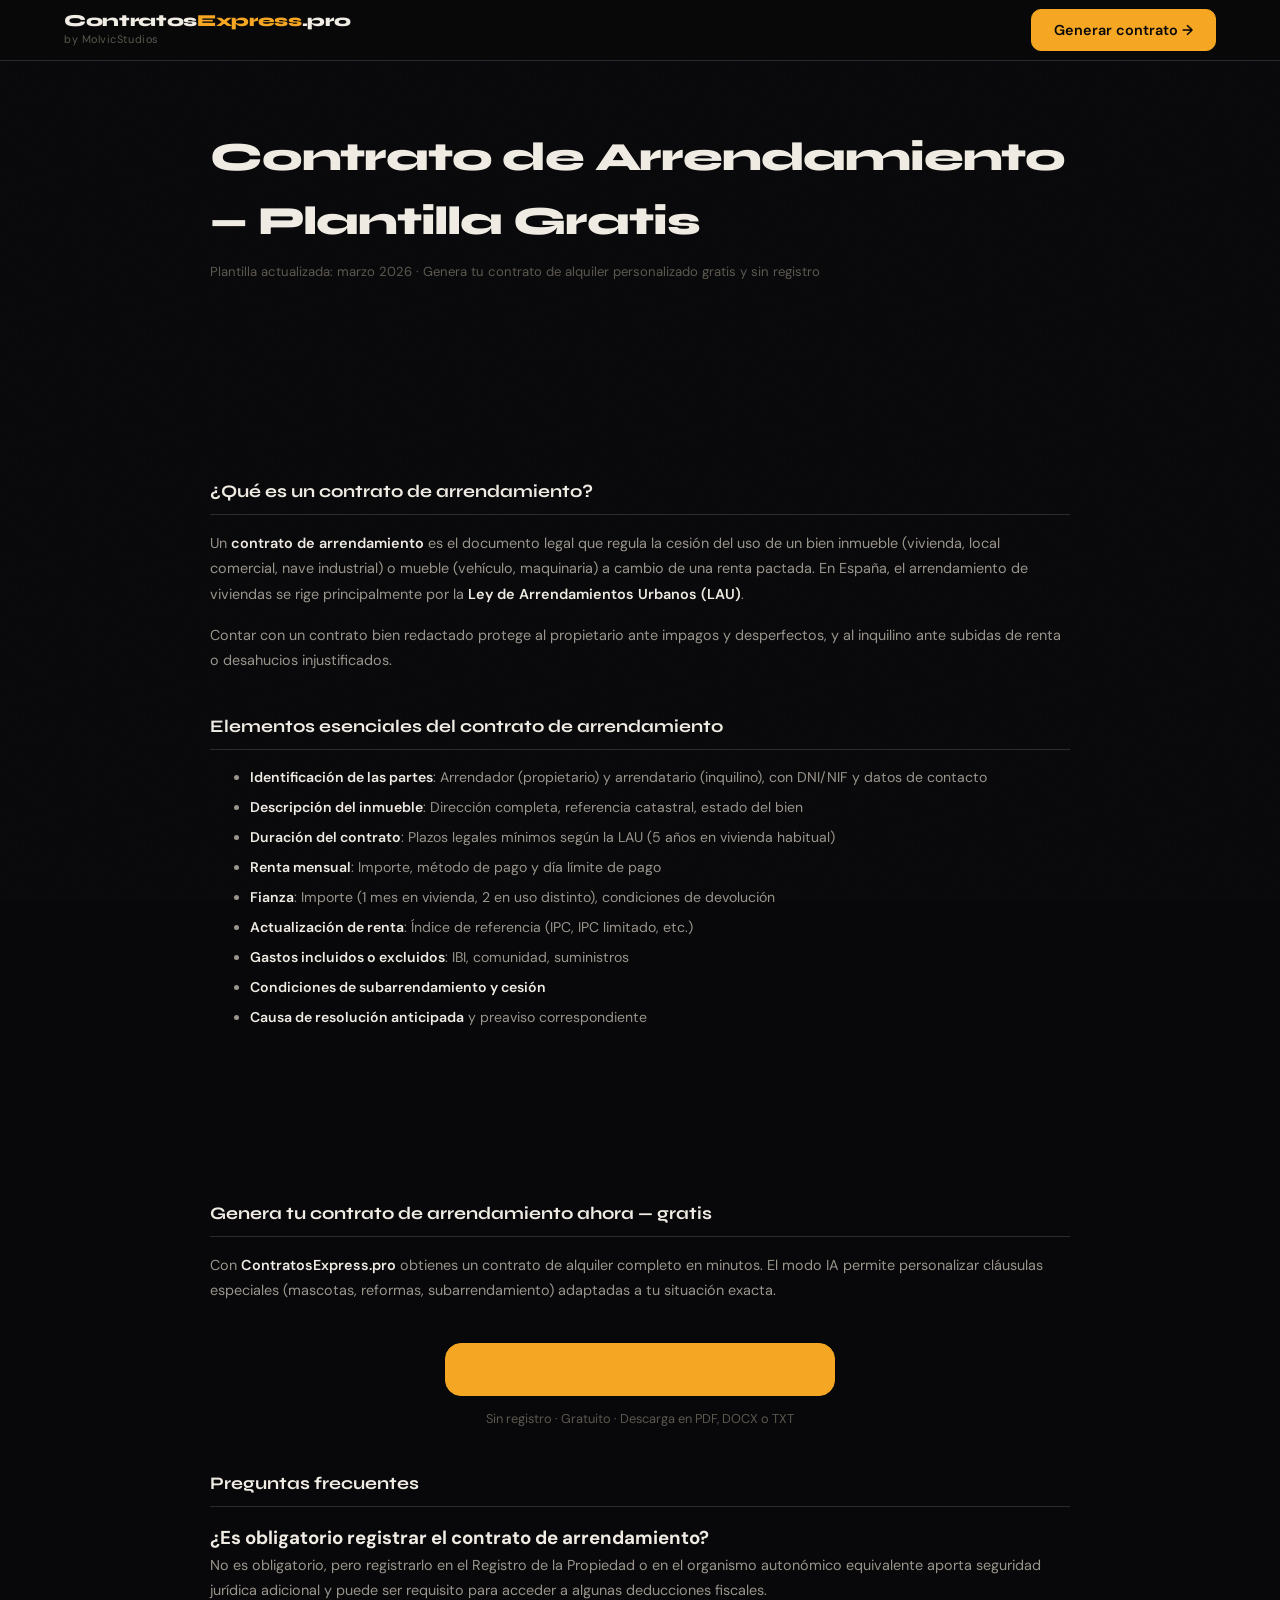
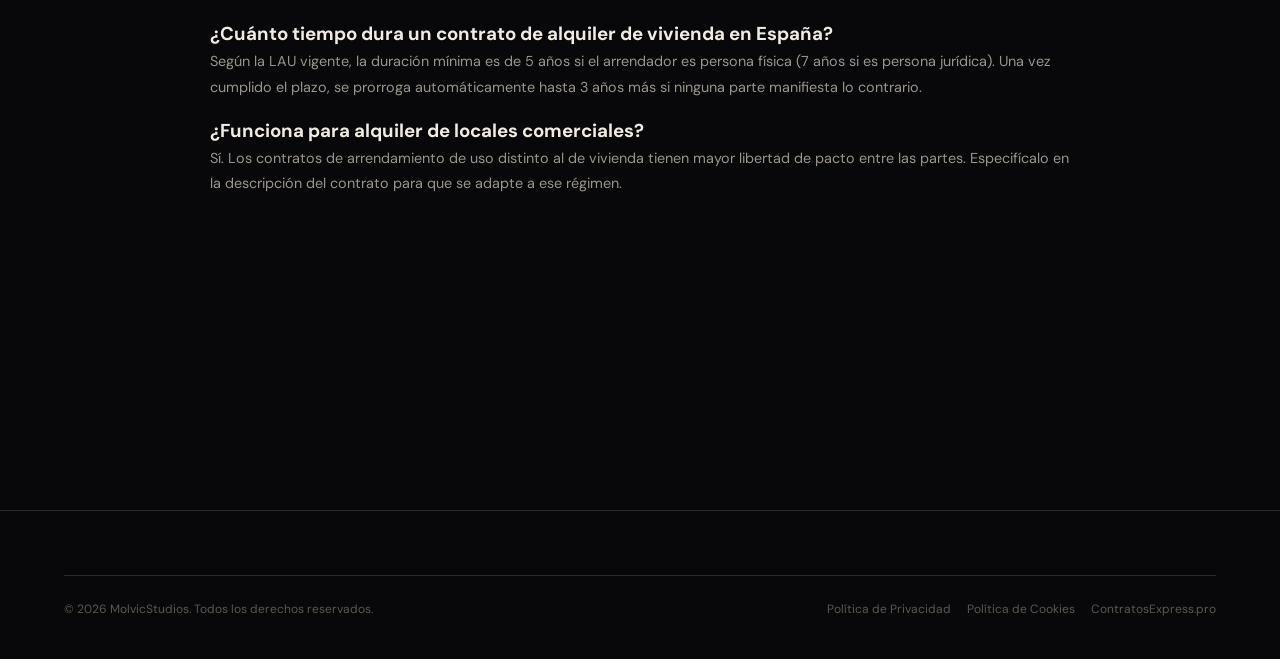
==== commit f753b3cb: "feat: add ad slots to various contract templates for monetization" ====
--- a/contrato-arrendamiento/index.html
+++ b/contrato-arrendamiento/index.html
@@ -130,6 +130,17 @@
       <h3>¿Funciona para alquiler de locales comerciales?</h3>
       <p>Sí. Los contratos de arrendamiento de uso distinto al de vivienda tienen mayor libertad de pacto entre las partes. Especifícalo en la descripción del contrato para que se adapte a ese régimen.</p>
 
+      <!-- Ad slot bottom of content -->
+      <div class="ad-slot ad-slot-banner" aria-hidden="true" style="margin: 32px 0 0 0;">
+        <ins class="adsbygoogle"
+             style="display:block"
+             data-ad-client="ca-pub-1513893788851225"
+             data-ad-slot="auto"
+             data-ad-format="auto"
+             data-full-width-responsive="true"></ins>
+        <script>(adsbygoogle = window.adsbygoogle || []).push({});</script>
+      </div>
+
     </div>
   </div>
 </main>
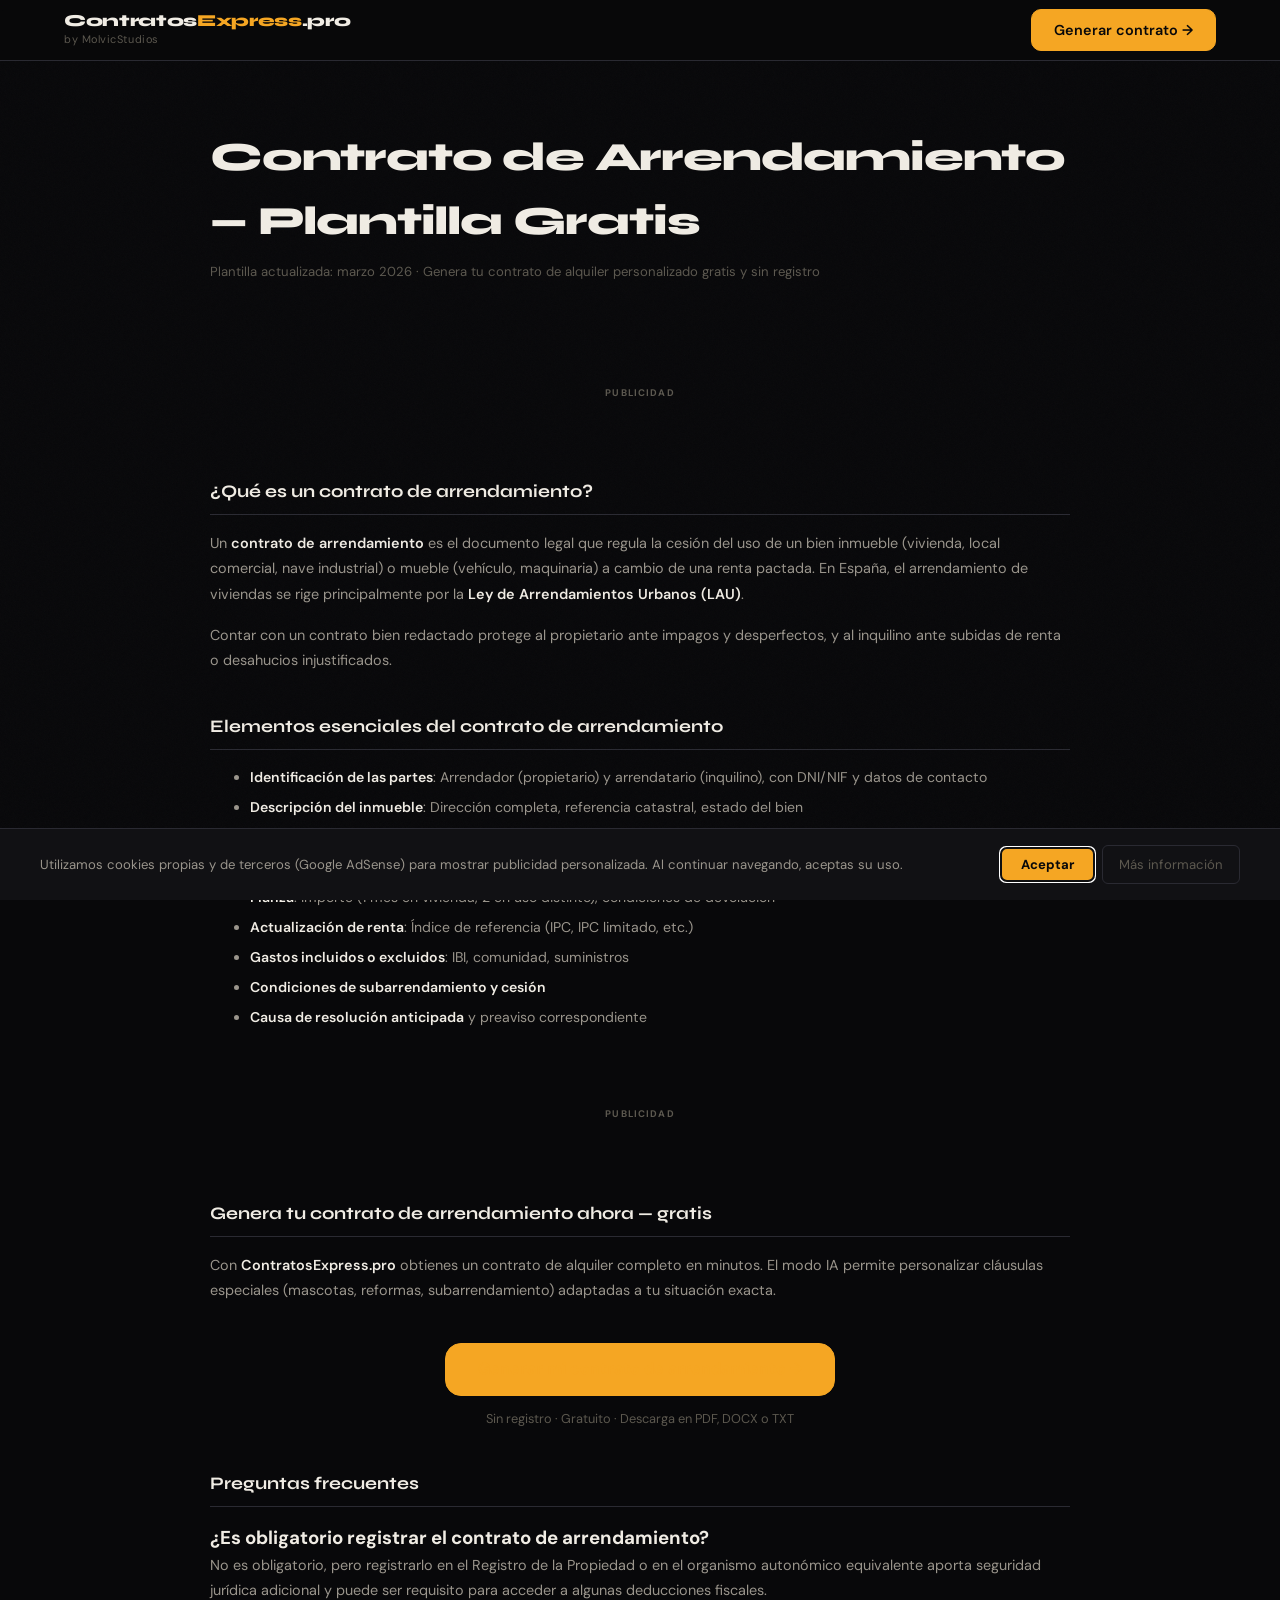
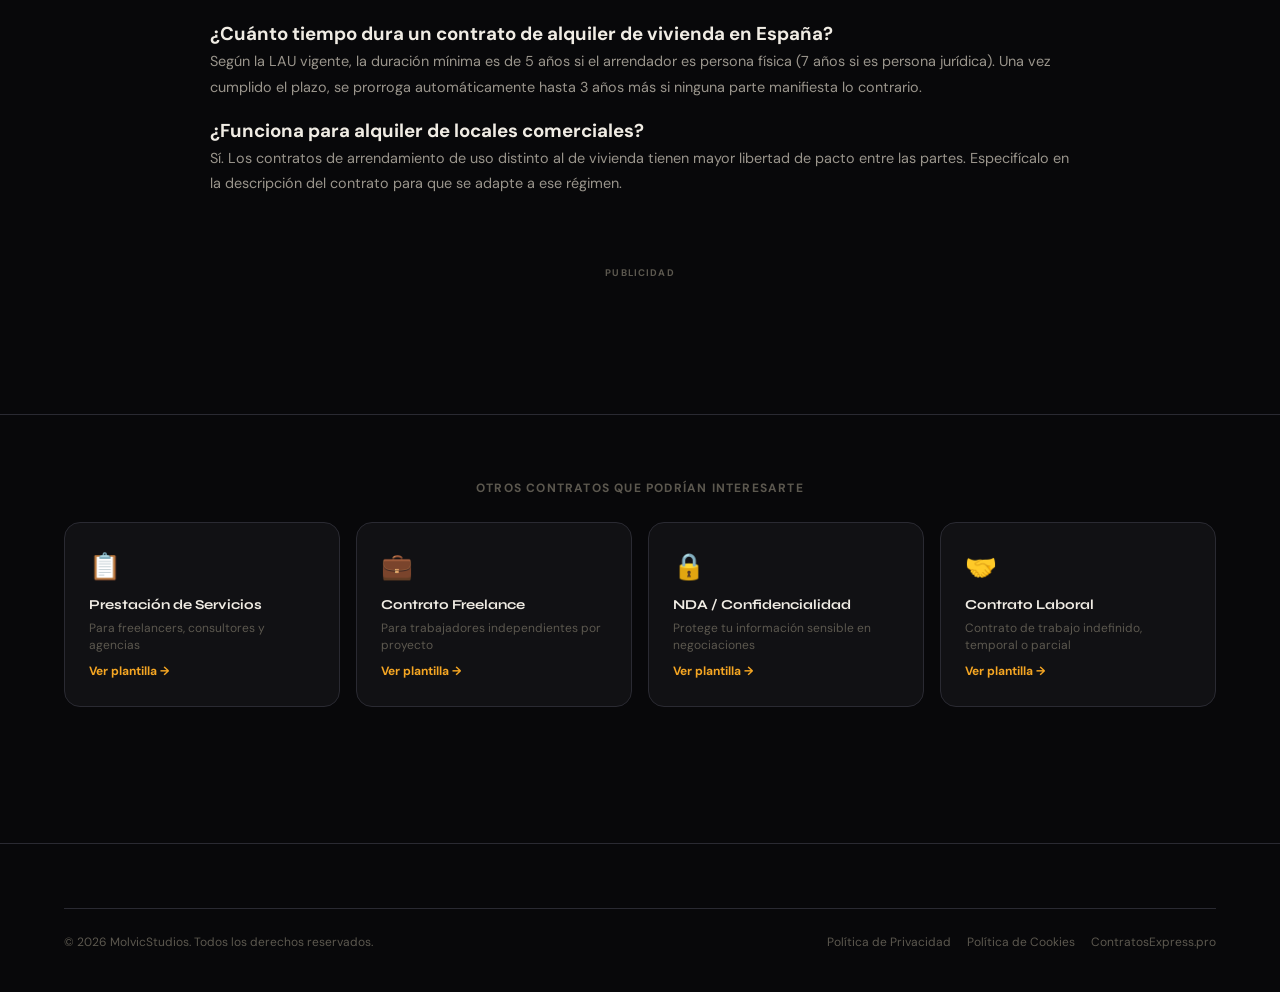
==== commit 80304f1a: "feat: Implement conditional loading of Google AdSense scripts based on cookie consent; add cookie ba" ====
--- a/contrato-arrendamiento/index.html
+++ b/contrato-arrendamiento/index.html
@@ -26,11 +26,11 @@
 
   <link rel="preconnect" href="https://fonts.googleapis.com">
   <link rel="preconnect" href="https://fonts.gstatic.com" crossorigin>
-  <link href="https://fonts.googleapis.com/css2?family=Syne:wght@600;700;800&family=DM+Sans:ital,opsz,wght@0,9..40,400;0,9..40,500;0,9..40,600;0,9..40,700;1,9..40,400&family=JetBrains+Mono:wght@400;500&display=swap" rel="stylesheet">
+  <link href="https://fonts.googleapis.com/css2?family=Syne:wght@600;700;800&family=DM+Sans:ital,opsz,wght@0,9..40,400;0,9..40,600;0,9..40,700;1,9..40,400&display=swap" rel="stylesheet">
   <link rel="stylesheet" href="/css/styles.css">
 
-  <!-- Google AdSense -->
-  <script async src="https://pagead2.googlesyndication.com/pagead/js/adsbygoogle.js?client=ca-pub-1513893788851225" crossorigin="anonymous"></script>
+  <!-- Google AdSense — carga condicional solo tras consentimiento (GDPR/RGPD) -->
+  <script id="adsense-script" data-src="https://pagead2.googlesyndication.com/pagead/js/adsbygoogle.js?client=ca-pub-1513893788851225" data-crossorigin="anonymous"></script>
 
   <script type="application/ld+json">
   {
@@ -47,6 +47,41 @@
     "tool": { "@type": "HowToTool", "name": "ContratosExpress.pro" }
   }
   </script>
+
+  <script type="application/ld+json">
+  {
+    "@context": "https://schema.org",
+    "@type": "FAQPage",
+    "mainEntity": [
+      {
+        "@type": "Question",
+        "name": "¿Es obligatorio registrar el contrato de arrendamiento?",
+        "acceptedAnswer": { "@type": "Answer", "text": "No es obligatorio, pero registrarlo en el Registro de la Propiedad o en el organismo autonómico equivalente aporta seguridad jurídica adicional y puede ser requisito para acceder a algunas deducciones fiscales." }
+      },
+      {
+        "@type": "Question",
+        "name": "¿Cuánto tiempo dura un contrato de alquiler de vivienda en España?",
+        "acceptedAnswer": { "@type": "Answer", "text": "Según la LAU vigente, la duración mínima es de 5 años si el arrendador es persona física (7 años si es persona jurídica). Una vez cumplido el plazo, se prorroga automáticamente hasta 3 años más si ninguna parte manifiesta lo contrario." }
+      },
+      {
+        "@type": "Question",
+        "name": "¿Funciona para alquiler de locales comerciales?",
+        "acceptedAnswer": { "@type": "Answer", "text": "Sí. Los contratos de arrendamiento de uso distinto al de vivienda tienen mayor libertad de pacto entre las partes. Especifícalo en la descripción del contrato para que se adapte a ese régimen." }
+      }
+    ]
+  }
+  </script>
+
+  <script type="application/ld+json">
+  {
+    "@context": "https://schema.org",
+    "@type": "BreadcrumbList",
+    "itemListElement": [
+      { "@type": "ListItem", "position": 1, "name": "Inicio", "item": "https://contratosexpress.pro/" },
+      { "@type": "ListItem", "position": 2, "name": "Contrato de Arrendamiento", "item": "https://contratosexpress.pro/contrato-arrendamiento/" }
+    ]
+  }
+  </script>
 </head>
 <body>
 
@@ -58,7 +93,7 @@
         <span class="navbar-by">by MolvicStudios</span>
       </a>
       <div class="navbar-actions">
-        <a href="/" class="btn btn-primary">Generar contrato →</a>
+        <a href="/?type=rental" class="btn btn-primary">Generar contrato →</a>
       </div>
     </div>
   </div>
@@ -73,13 +108,13 @@
 
       <!-- Ad slot superior -->
       <div class="ad-slot ad-slot-banner" aria-hidden="true" style="margin: 24px 0;">
+        <div class="ad-label">Publicidad</div>
         <ins class="adsbygoogle"
              style="display:block"
              data-ad-client="ca-pub-1513893788851225"
-             data-ad-slot="auto"
+             data-ad-slot="7933598081"
              data-ad-format="auto"
              data-full-width-responsive="true"></ins>
-        <script>(adsbygoogle = window.adsbygoogle || []).push({});</script>
       </div>
 
       <h2>¿Qué es un contrato de arrendamiento?</h2>
@@ -101,13 +136,13 @@
 
       <!-- Ad slot in-content -->
       <div class="ad-slot ad-slot-in-article" aria-hidden="true">
+        <div class="ad-label">Publicidad</div>
         <ins class="adsbygoogle"
              style="display:block; text-align:center;"
              data-ad-layout="in-article"
              data-ad-format="fluid"
              data-ad-client="ca-pub-1513893788851225"
-             data-ad-slot="auto"></ins>
-        <script>(adsbygoogle = window.adsbygoogle || []).push({});</script>
+             data-ad-slot="7933598081"></ins>
       </div>
 
       <h2>Genera tu contrato de arrendamiento ahora — gratis</h2>
@@ -132,18 +167,51 @@
 
       <!-- Ad slot bottom of content -->
       <div class="ad-slot ad-slot-banner" aria-hidden="true" style="margin: 32px 0 0 0;">
+        <div class="ad-label">Publicidad</div>
         <ins class="adsbygoogle"
              style="display:block"
              data-ad-client="ca-pub-1513893788851225"
-             data-ad-slot="auto"
+             data-ad-slot="7933598081"
              data-ad-format="auto"
              data-full-width-responsive="true"></ins>
-        <script>(adsbygoogle = window.adsbygoogle || []).push({});</script>
       </div>
 
     </div>
   </div>
 </main>
+
+<!-- ── CONTRATOS RELACIONADOS ───────────────────────────────────────────────── -->
+<section class="crosssell-section" aria-label="Otros tipos de contrato disponibles">
+  <div class="container">
+    <p class="crosssell-title">Otros contratos que podrían interesarte</p>
+    <div class="crosssell-grid">
+      <a href="/contrato-servicios/" class="crosssell-card">
+        <div class="crosssell-card-icon">📋</div>
+        <div class="crosssell-card-label">Prestación de Servicios</div>
+        <div class="crosssell-card-desc">Para freelancers, consultores y agencias</div>
+        <span class="crosssell-card-cta">Ver plantilla →</span>
+      </a>
+      <a href="/contrato-freelance/" class="crosssell-card">
+        <div class="crosssell-card-icon">💼</div>
+        <div class="crosssell-card-label">Contrato Freelance</div>
+        <div class="crosssell-card-desc">Para trabajadores independientes por proyecto</div>
+        <span class="crosssell-card-cta">Ver plantilla →</span>
+      </a>
+      <a href="/nda-confidencialidad/" class="crosssell-card">
+        <div class="crosssell-card-icon">🔒</div>
+        <div class="crosssell-card-label">NDA / Confidencialidad</div>
+        <div class="crosssell-card-desc">Protege tu información sensible en negociaciones</div>
+        <span class="crosssell-card-cta">Ver plantilla →</span>
+      </a>
+      <a href="/contrato-laboral/" class="crosssell-card">
+        <div class="crosssell-card-icon">🤝</div>
+        <div class="crosssell-card-label">Contrato Laboral</div>
+        <div class="crosssell-card-desc">Contrato de trabajo indefinido, temporal o parcial</div>
+        <span class="crosssell-card-cta">Ver plantilla →</span>
+      </a>
+    </div>
+  </div>
+</section>
 
 <footer class="footer" role="contentinfo">
   <div class="container">
@@ -158,5 +226,58 @@
   </div>
 </footer>
 
+<!-- ── STICKY FOOTER AD (móvil) ───────────────────────────────────────────────── -->
+<div class="ad-sticky-footer" id="ad-sticky-footer" aria-hidden="true" style="position:relative;">
+  <div class="ad-label">Publicidad</div>
+  <ins class="adsbygoogle"
+       style="display:inline-block;width:320px;height:50px"
+       data-ad-client="ca-pub-1513893788851225"
+       data-ad-slot="7933598081"></ins>
+</div>
+
+<!-- ── COOKIE BANNER ─────────────────────────────────────────────────── -->
+<div class="cookie-banner" id="cookie-banner" role="dialog" aria-label="Aviso de cookies">
+  <div class="cookie-banner-content">
+    <p>Utilizamos cookies propias y de terceros (Google AdSense) para mostrar publicidad personalizada. Al continuar navegando, aceptas su uso.</p>
+    <div class="cookie-actions">
+      <button class="btn-cookie-accept" id="btn-cookie-accept" type="button">Aceptar</button>
+      <a href="/cookies.html" class="btn-cookie-info">Más información</a>
+    </div>
+  </div>
+</div>
+
+<!-- ── CARGA CONDICIONAL ADSENSE (GDPR) ───────────────────────────────── -->
+<script>(function(){
+  function loadAds(){
+    if(window._adsLoaded)return; window._adsLoaded=true;
+    var el=document.getElementById('adsense-script');
+    if(!el)return;
+    var s=document.createElement('script');
+    s.async=true; s.crossOrigin='anonymous'; s.src=el.dataset.src;
+    document.head.appendChild(s);
+    s.onload=function(){
+      document.querySelectorAll('ins.adsbygoogle').forEach(function(){
+        (window.adsbygoogle=window.adsbygoogle||[]).push({});
+      });
+      var sf=document.getElementById('ad-sticky-footer');
+      if(sf&&window.innerWidth<=768)sf.style.display='flex';
+    };
+  }
+  document.addEventListener('DOMContentLoaded',function(){
+    if(localStorage.getItem('cookies_accepted')){
+      loadAds();
+    } else {
+      var b=document.getElementById('cookie-banner');
+      var btn=document.getElementById('btn-cookie-accept');
+      if(b){b.classList.add('visible');setTimeout(function(){if(btn)btn.focus();},100);}
+      if(btn)btn.addEventListener('click',function(){
+        localStorage.setItem('cookies_accepted','true');
+        b.classList.remove('visible');
+        loadAds();
+      });
+    }
+  });
+})();</script>
+
 </body>
 </html>
--- a/css/styles.css
+++ b/css/styles.css
@@ -1553,6 +1553,7 @@
 /* ── AD SLOTS (reserva de espacio anti-CLS) ────────────────────── */
 .ad-slot {
   display: flex;
+  flex-direction: column;
   align-items: center;
   justify-content: center;
   width: 100%;
@@ -1563,6 +1564,28 @@
 .ad-slot-rect     { min-height: 250px; }
 .ad-slot-mobile   { min-height: 60px; }
 .ad-slot-in-article { min-height: 90px; margin: var(--space-xl) 0; }
+
+/* Etiqueta legal "Publicidad" — cumplimiento AdSense + LSSI Art.20 */
+.ad-label {
+  display: block;
+  width: 100%;
+  font-size: 0.6rem;
+  font-weight: 700;
+  text-transform: uppercase;
+  letter-spacing: 0.12em;
+  color: var(--text-muted);
+  text-align: center;
+  padding: 2px 0 3px;
+  line-height: 1;
+  order: -1;
+}
+.ad-sticky-footer .ad-label {
+  position: absolute;
+  top: 2px;
+  left: 0;
+  right: 0;
+  font-size: 0.5rem;
+}
 
 /* Sticky footer ad — móvil solamente */
 .ad-sticky-footer {
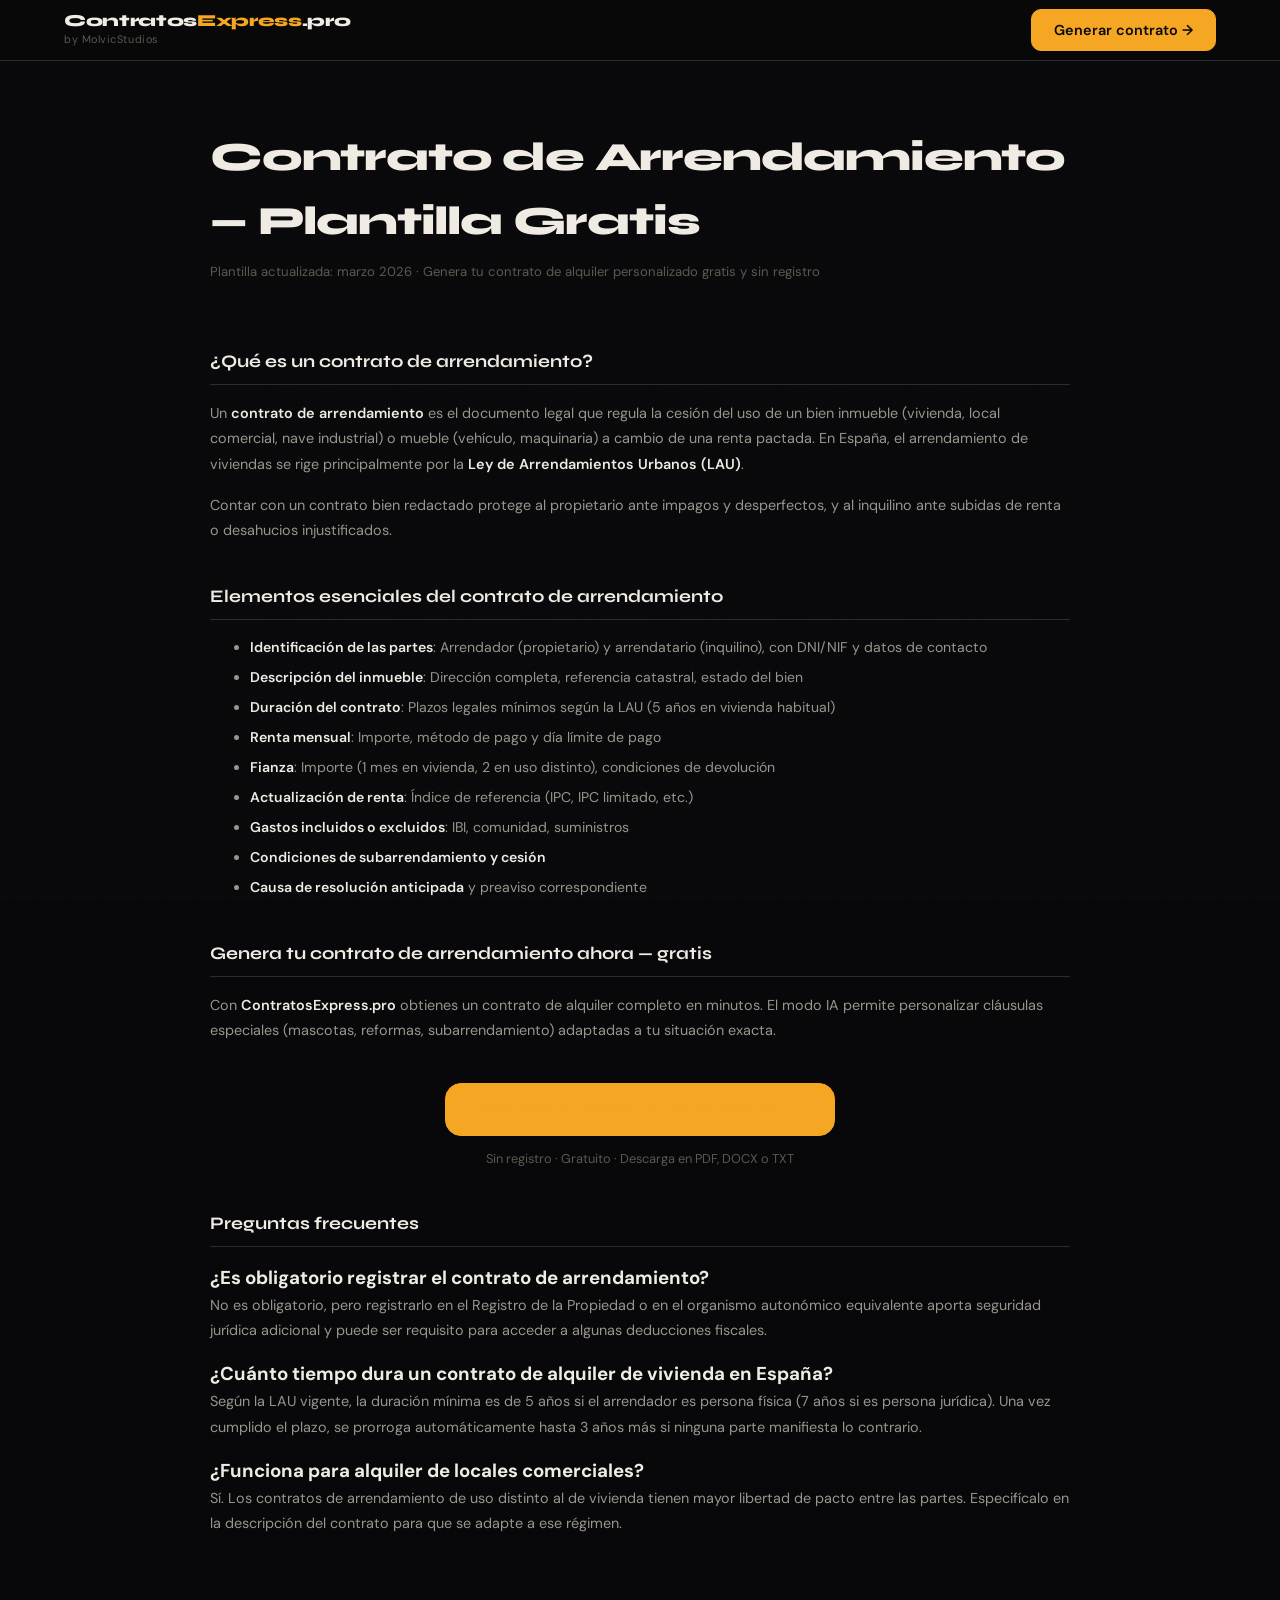
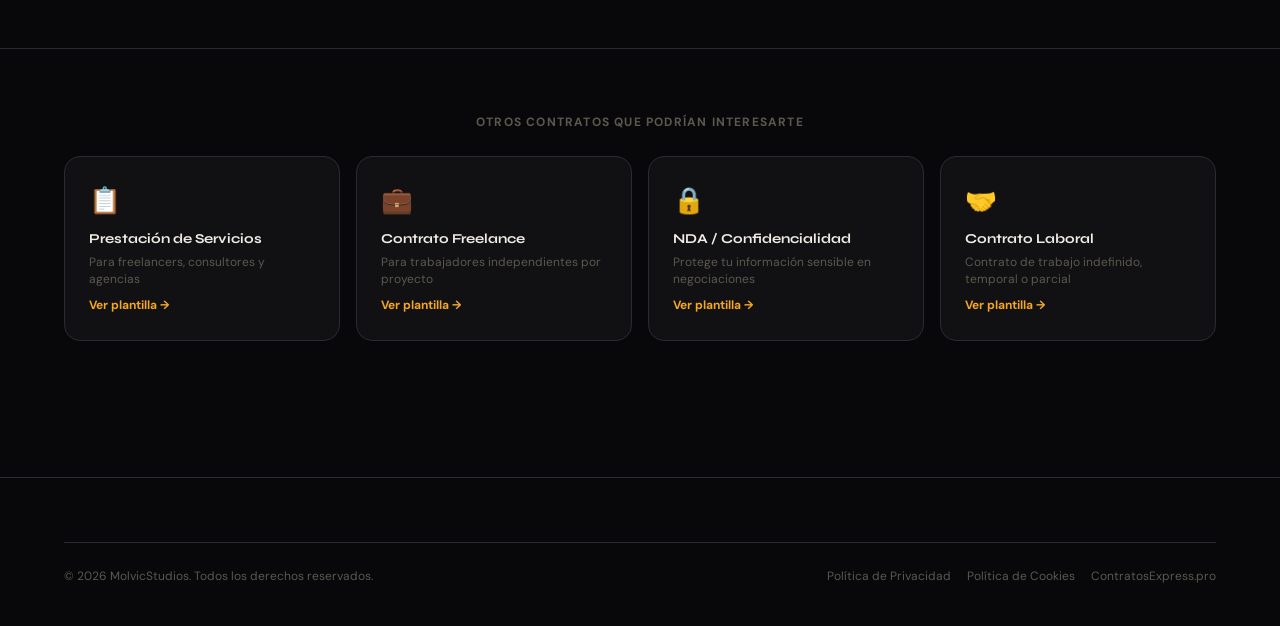
==== commit d8590122: "feat: replace Google AdSense with TheMoneyTizer (InMobi Choice CMP), add vercel.json - Remove all Ad" ====
--- a/contrato-arrendamiento/index.html
+++ b/contrato-arrendamiento/index.html
@@ -28,9 +28,6 @@
   <link rel="preconnect" href="https://fonts.gstatic.com" crossorigin>
   <link href="https://fonts.googleapis.com/css2?family=Syne:wght@600;700;800&family=DM+Sans:ital,opsz,wght@0,9..40,400;0,9..40,600;0,9..40,700;1,9..40,400&display=swap" rel="stylesheet">
   <link rel="stylesheet" href="/css/styles.css">
-
-  <!-- Google AdSense — carga condicional solo tras consentimiento (GDPR/RGPD) -->
-  <script id="adsense-script" data-src="https://pagead2.googlesyndication.com/pagead/js/adsbygoogle.js?client=ca-pub-1513893788851225" data-crossorigin="anonymous"></script>
 
   <script type="application/ld+json">
   {
@@ -82,6 +79,169 @@
     ]
   }
   </script>
+
+  <!-- InMobi Choice. Consent Manager Tag v3.0 (for TCF 2.3) -->
+  <script type="text/javascript" async=true>
+  (function() {
+    var host = "www.themoneytizer.com";
+    var element = document.createElement('script');
+    var firstScript = document.getElementsByTagName('script')[0];
+    var url = 'https://cmp.inmobi.com'
+      .concat('/choice/', '6Fv0cGNfc_bw8', '/', host, '/choice.js?tag_version=V3');
+    var uspTries = 0;
+    var uspTriesLimit = 3;
+    element.async = true;
+    element.type = 'text/javascript';
+    element.src = url;
+
+    firstScript.parentNode.insertBefore(element, firstScript);
+
+    function makeStub() {
+      var TCF_LOCATOR_NAME = '__tcfapiLocator';
+      var queue = [];
+      var win = window;
+      var cmpFrame;
+
+      function addFrame() {
+        var doc = win.document;
+        var otherCMP = !!(win.frames[TCF_LOCATOR_NAME]);
+
+        if (!otherCMP) {
+          if (doc.body) {
+            var iframe = doc.createElement('iframe');
+
+            iframe.style.cssText = 'display:none';
+            iframe.name = TCF_LOCATOR_NAME;
+            doc.body.appendChild(iframe);
+          } else {
+            setTimeout(addFrame, 5);
+          }
+        }
+        return !otherCMP;
+      }
+
+      function tcfAPIHandler() {
+        var gdprApplies;
+        var args = arguments;
+
+        if (!args.length) {
+          return queue;
+        } else if (args[0] === 'setGdprApplies') {
+          if (
+            args.length > 3 &&
+            args[2] === 2 &&
+            typeof args[3] === 'boolean'
+          ) {
+            gdprApplies = args[3];
+            if (typeof args[2] === 'function') {
+              args[2]('set', true);
+            }
+          }
+        } else if (args[0] === 'ping') {
+          var retr = {
+            gdprApplies: gdprApplies,
+            cmpLoaded: false,
+            cmpStatus: 'stub'
+          };
+
+          if (typeof args[2] === 'function') {
+            args[2](retr);
+          }
+        } else {
+          if(args[0] === 'init' && typeof args[3] === 'object') {
+            args[3] = Object.assign(args[3], { tag_version: 'V3' });
+          }
+          queue.push(args);
+        }
+      }
+
+      function postMessageEventHandler(event) {
+        var msgIsString = typeof event.data === 'string';
+        var json = {};
+
+        try {
+          if (msgIsString) {
+            json = JSON.parse(event.data);
+          } else {
+            json = event.data;
+          }
+        } catch (ignore) {}
+
+        var payload = json.__tcfapiCall;
+
+        if (payload) {
+          window.__tcfapi(
+            payload.command,
+            payload.version,
+            function(retValue, success) {
+              var returnMsg = {
+                __tcfapiReturn: {
+                  returnValue: retValue,
+                  success: success,
+                  callId: payload.callId
+                }
+              };
+              if (msgIsString) {
+                returnMsg = JSON.stringify(returnMsg);
+              }
+              if (event && event.source && event.source.postMessage) {
+                event.source.postMessage(returnMsg, '*');
+              }
+            },
+            payload.parameter
+          );
+        }
+      }
+
+      while (win) {
+        try {
+          if (win.frames[TCF_LOCATOR_NAME]) {
+            cmpFrame = win;
+            break;
+          }
+        } catch (ignore) {}
+
+        if (win === window.top) {
+          break;
+        }
+        win = win.parent;
+      }
+      if (!cmpFrame) {
+        addFrame();
+        win.__tcfapi = tcfAPIHandler;
+        win.addEventListener('message', postMessageEventHandler, false);
+      }
+    };
+
+    makeStub();
+
+    var uspStubFunction = function() {
+      var arg = arguments;
+      if (typeof window.__uspapi !== uspStubFunction) {
+        setTimeout(function() {
+          if (typeof window.__uspapi !== 'undefined') {
+            window.__uspapi.apply(window.__uspapi, arg);
+          }
+        }, 500);
+      }
+    };
+
+    var checkIfUspIsReady = function() {
+      uspTries++;
+      if (window.__uspapi === uspStubFunction && uspTries < uspTriesLimit) {
+        console.warn('USP is not accessible');
+      } else {
+        clearInterval(uspInterval);
+      }
+    };
+
+    if (typeof window.__uspapi === 'undefined') {
+      window.__uspapi = uspStubFunction;
+      var uspInterval = setInterval(checkIfUspIsReady, 6000);
+    }
+  })();
+  </script>
+  <!-- End InMobi Choice. Consent Manager Tag v3.0 (for TCF 2.3) -->
 </head>
 <body>
 
@@ -105,17 +265,6 @@
 
       <h1>Contrato de Arrendamiento — Plantilla Gratis</h1>
       <p class="legal-date">Plantilla actualizada: marzo 2026 · Genera tu contrato de alquiler personalizado gratis y sin registro</p>
-
-      <!-- Ad slot superior -->
-      <div class="ad-slot ad-slot-banner" aria-hidden="true" style="margin: 24px 0;">
-        <div class="ad-label">Publicidad</div>
-        <ins class="adsbygoogle"
-             style="display:block"
-             data-ad-client="ca-pub-1513893788851225"
-             data-ad-slot="7933598081"
-             data-ad-format="auto"
-             data-full-width-responsive="true"></ins>
-      </div>
 
       <h2>¿Qué es un contrato de arrendamiento?</h2>
       <p>Un <strong>contrato de arrendamiento</strong> es el documento legal que regula la cesión del uso de un bien inmueble (vivienda, local comercial, nave industrial) o mueble (vehículo, maquinaria) a cambio de una renta pactada. En España, el arrendamiento de viviendas se rige principalmente por la <strong>Ley de Arrendamientos Urbanos (LAU)</strong>.</p>
@@ -134,17 +283,6 @@
         <li><strong>Causa de resolución anticipada</strong> y preaviso correspondiente</li>
       </ul>
 
-      <!-- Ad slot in-content -->
-      <div class="ad-slot ad-slot-in-article" aria-hidden="true">
-        <div class="ad-label">Publicidad</div>
-        <ins class="adsbygoogle"
-             style="display:block; text-align:center;"
-             data-ad-layout="in-article"
-             data-ad-format="fluid"
-             data-ad-client="ca-pub-1513893788851225"
-             data-ad-slot="7933598081"></ins>
-      </div>
-
       <h2>Genera tu contrato de arrendamiento ahora — gratis</h2>
       <p>Con <strong>ContratosExpress.pro</strong> obtienes un contrato de alquiler completo en minutos. El modo IA permite personalizar cláusulas especiales (mascotas, reformas, subarrendamiento) adaptadas a tu situación exacta.</p>
 
@@ -164,17 +302,6 @@
 
       <h3>¿Funciona para alquiler de locales comerciales?</h3>
       <p>Sí. Los contratos de arrendamiento de uso distinto al de vivienda tienen mayor libertad de pacto entre las partes. Especifícalo en la descripción del contrato para que se adapte a ese régimen.</p>
-
-      <!-- Ad slot bottom of content -->
-      <div class="ad-slot ad-slot-banner" aria-hidden="true" style="margin: 32px 0 0 0;">
-        <div class="ad-label">Publicidad</div>
-        <ins class="adsbygoogle"
-             style="display:block"
-             data-ad-client="ca-pub-1513893788851225"
-             data-ad-slot="7933598081"
-             data-ad-format="auto"
-             data-full-width-responsive="true"></ins>
-      </div>
 
     </div>
   </div>
@@ -226,19 +353,10 @@
   </div>
 </footer>
 
-<!-- ── STICKY FOOTER AD (móvil) ───────────────────────────────────────────────── -->
-<div class="ad-sticky-footer" id="ad-sticky-footer" aria-hidden="true" style="position:relative;">
-  <div class="ad-label">Publicidad</div>
-  <ins class="adsbygoogle"
-       style="display:inline-block;width:320px;height:50px"
-       data-ad-client="ca-pub-1513893788851225"
-       data-ad-slot="7933598081"></ins>
-</div>
-
 <!-- ── COOKIE BANNER ─────────────────────────────────────────────────── -->
 <div class="cookie-banner" id="cookie-banner" role="dialog" aria-label="Aviso de cookies">
   <div class="cookie-banner-content">
-    <p>Utilizamos cookies propias y de terceros (Google AdSense) para mostrar publicidad personalizada. Al continuar navegando, aceptas su uso.</p>
+    <p>Utilizamos cookies propias y de terceros para mostrar publicidad personalizada. Al continuar navegando, aceptas su uso.</p>
     <div class="cookie-actions">
       <button class="btn-cookie-accept" id="btn-cookie-accept" type="button">Aceptar</button>
       <a href="/cookies.html" class="btn-cookie-info">Más información</a>
@@ -246,38 +364,5 @@
   </div>
 </div>
 
-<!-- ── CARGA CONDICIONAL ADSENSE (GDPR) ───────────────────────────────── -->
-<script>(function(){
-  function loadAds(){
-    if(window._adsLoaded)return; window._adsLoaded=true;
-    var el=document.getElementById('adsense-script');
-    if(!el)return;
-    var s=document.createElement('script');
-    s.async=true; s.crossOrigin='anonymous'; s.src=el.dataset.src;
-    document.head.appendChild(s);
-    s.onload=function(){
-      document.querySelectorAll('ins.adsbygoogle').forEach(function(){
-        (window.adsbygoogle=window.adsbygoogle||[]).push({});
-      });
-      var sf=document.getElementById('ad-sticky-footer');
-      if(sf&&window.innerWidth<=768)sf.style.display='flex';
-    };
-  }
-  document.addEventListener('DOMContentLoaded',function(){
-    if(localStorage.getItem('cookies_accepted')){
-      loadAds();
-    } else {
-      var b=document.getElementById('cookie-banner');
-      var btn=document.getElementById('btn-cookie-accept');
-      if(b){b.classList.add('visible');setTimeout(function(){if(btn)btn.focus();},100);}
-      if(btn)btn.addEventListener('click',function(){
-        localStorage.setItem('cookies_accepted','true');
-        b.classList.remove('visible');
-        loadAds();
-      });
-    }
-  });
-})();</script>
-
 </body>
 </html>
--- a/css/styles.css
+++ b/css/styles.css
@@ -1550,63 +1550,6 @@
   .hero-title { font-size: 4rem; }
 }
 
-/* ── AD SLOTS (reserva de espacio anti-CLS) ────────────────────── */
-.ad-slot {
-  display: flex;
-  flex-direction: column;
-  align-items: center;
-  justify-content: center;
-  width: 100%;
-  overflow: hidden;
-  background: transparent;
-}
-.ad-slot-banner   { min-height: 90px; }
-.ad-slot-rect     { min-height: 250px; }
-.ad-slot-mobile   { min-height: 60px; }
-.ad-slot-in-article { min-height: 90px; margin: var(--space-xl) 0; }
-
-/* Etiqueta legal "Publicidad" — cumplimiento AdSense + LSSI Art.20 */
-.ad-label {
-  display: block;
-  width: 100%;
-  font-size: 0.6rem;
-  font-weight: 700;
-  text-transform: uppercase;
-  letter-spacing: 0.12em;
-  color: var(--text-muted);
-  text-align: center;
-  padding: 2px 0 3px;
-  line-height: 1;
-  order: -1;
-}
-.ad-sticky-footer .ad-label {
-  position: absolute;
-  top: 2px;
-  left: 0;
-  right: 0;
-  font-size: 0.5rem;
-}
-
-/* Sticky footer ad — móvil solamente */
-.ad-sticky-footer {
-  display: none;
-  position: fixed;
-  bottom: 0;
-  left: 0;
-  right: 0;
-  z-index: 180;
-  background: var(--bg-surface);
-  border-top: 1px solid var(--border);
-  padding: 4px 0;
-  text-align: center;
-  min-height: 60px;
-}
-@media (max-width: 768px) {
-  .ad-sticky-footer { display: flex; align-items: center; justify-content: center; }
-  /* Cuando hay sticky ad, empujamos el cookie banner hacia arriba */
-  .cookie-banner { bottom: 60px; }
-}
-
 /* ── TRUST SIGNALS (hero) ──────────────────────────────────────── */
 .trust-signals {
   display: flex;
